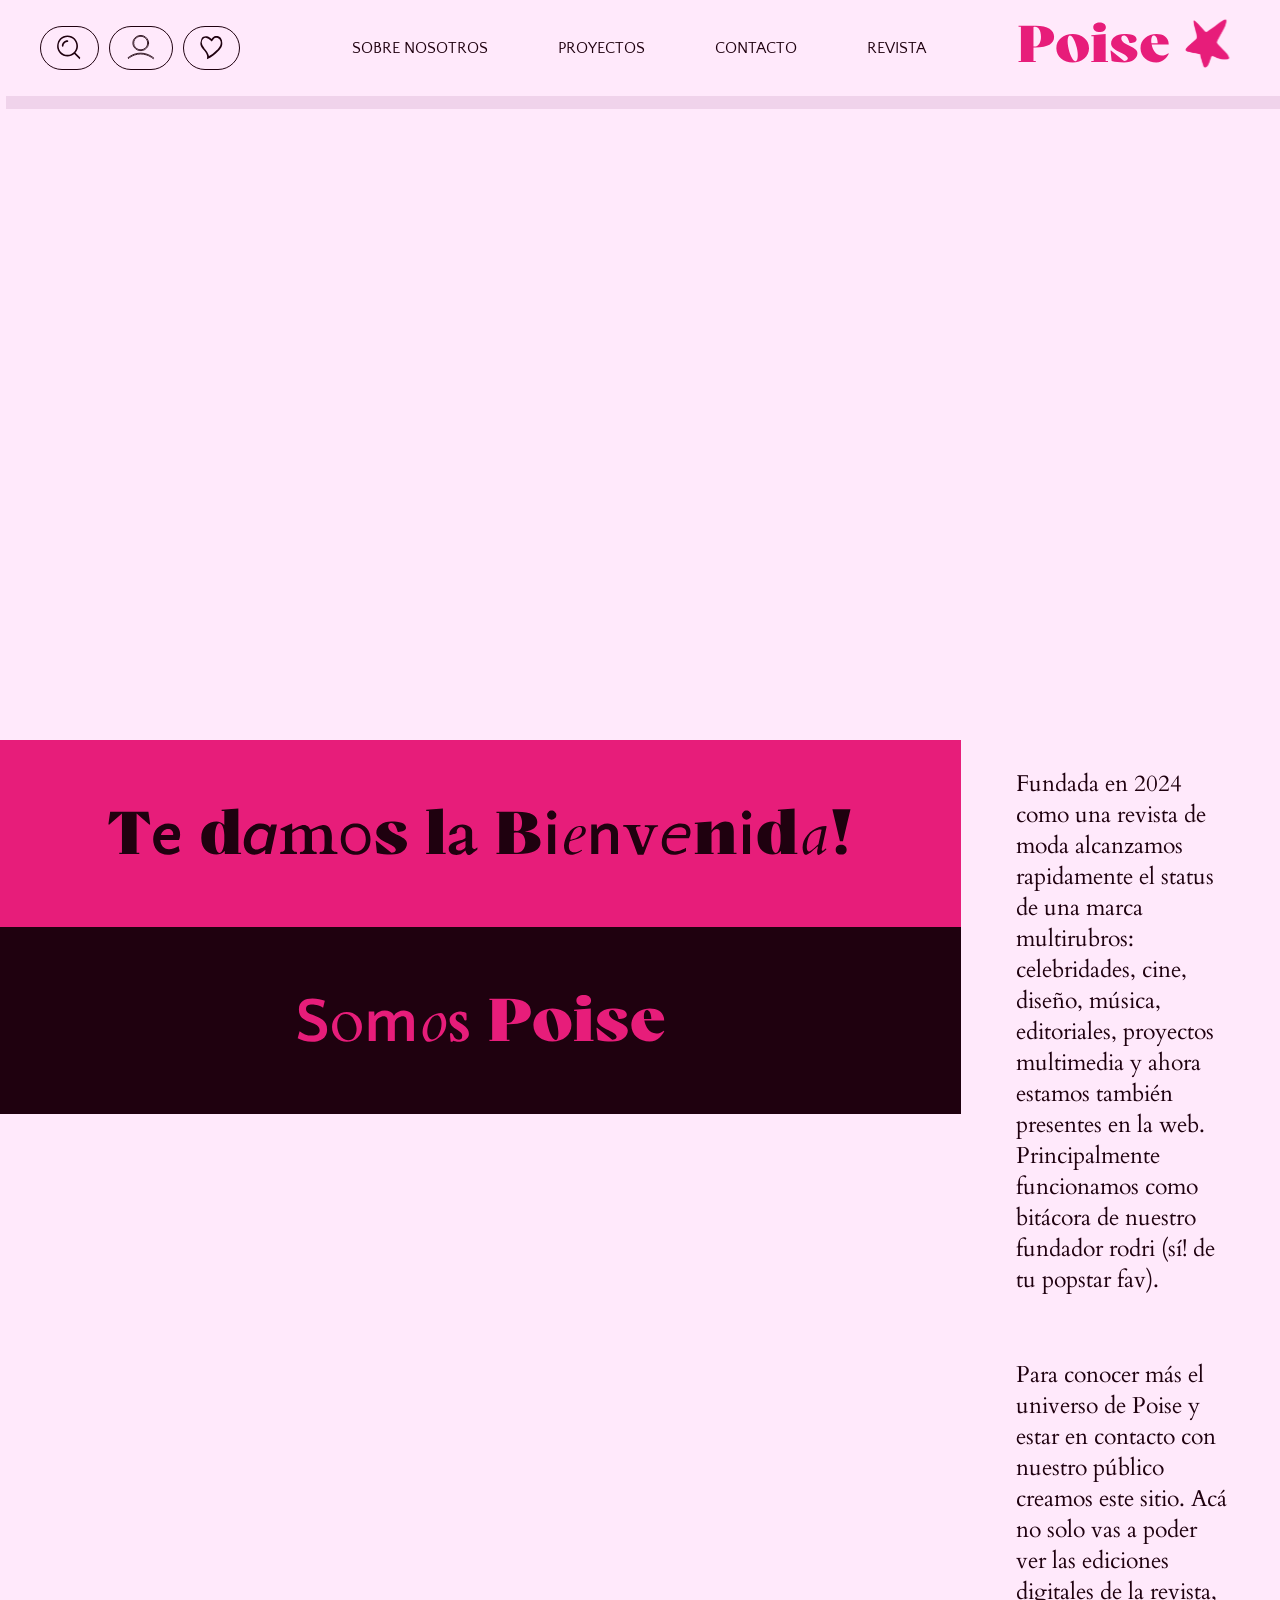
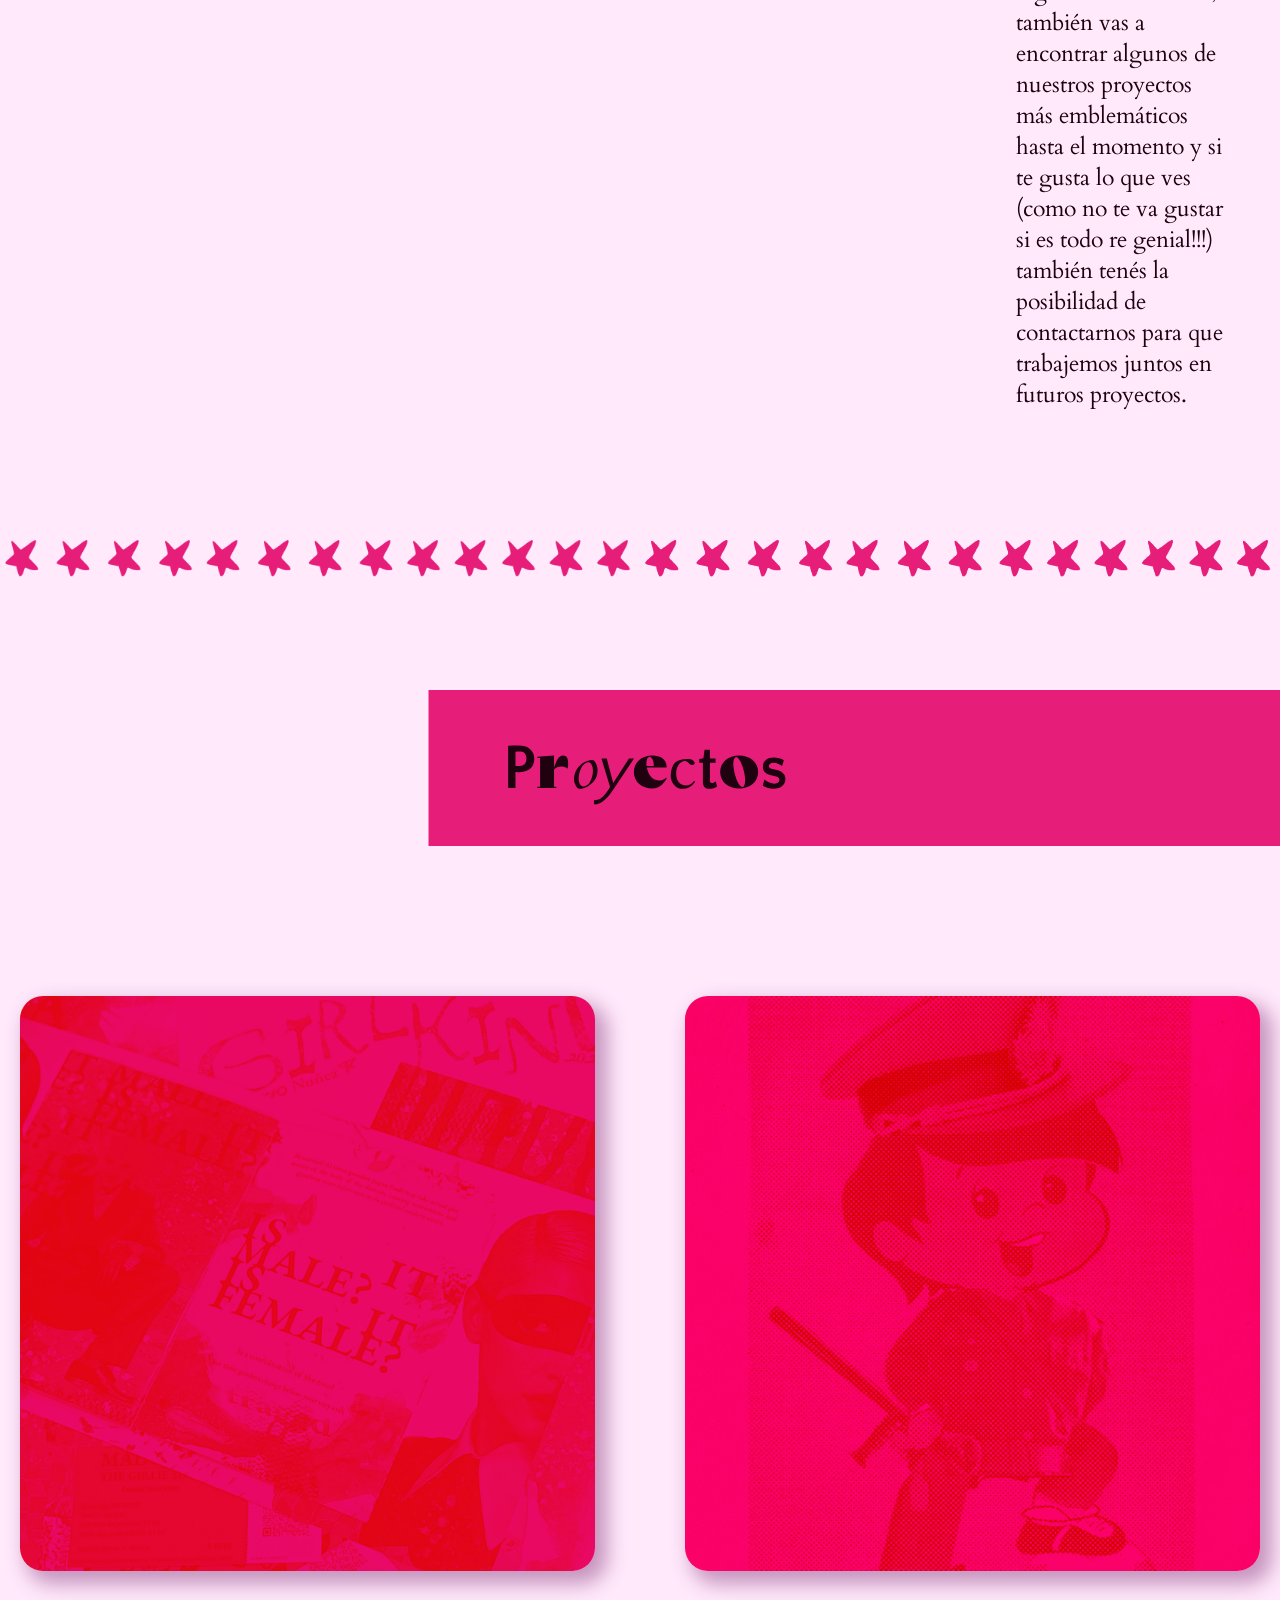
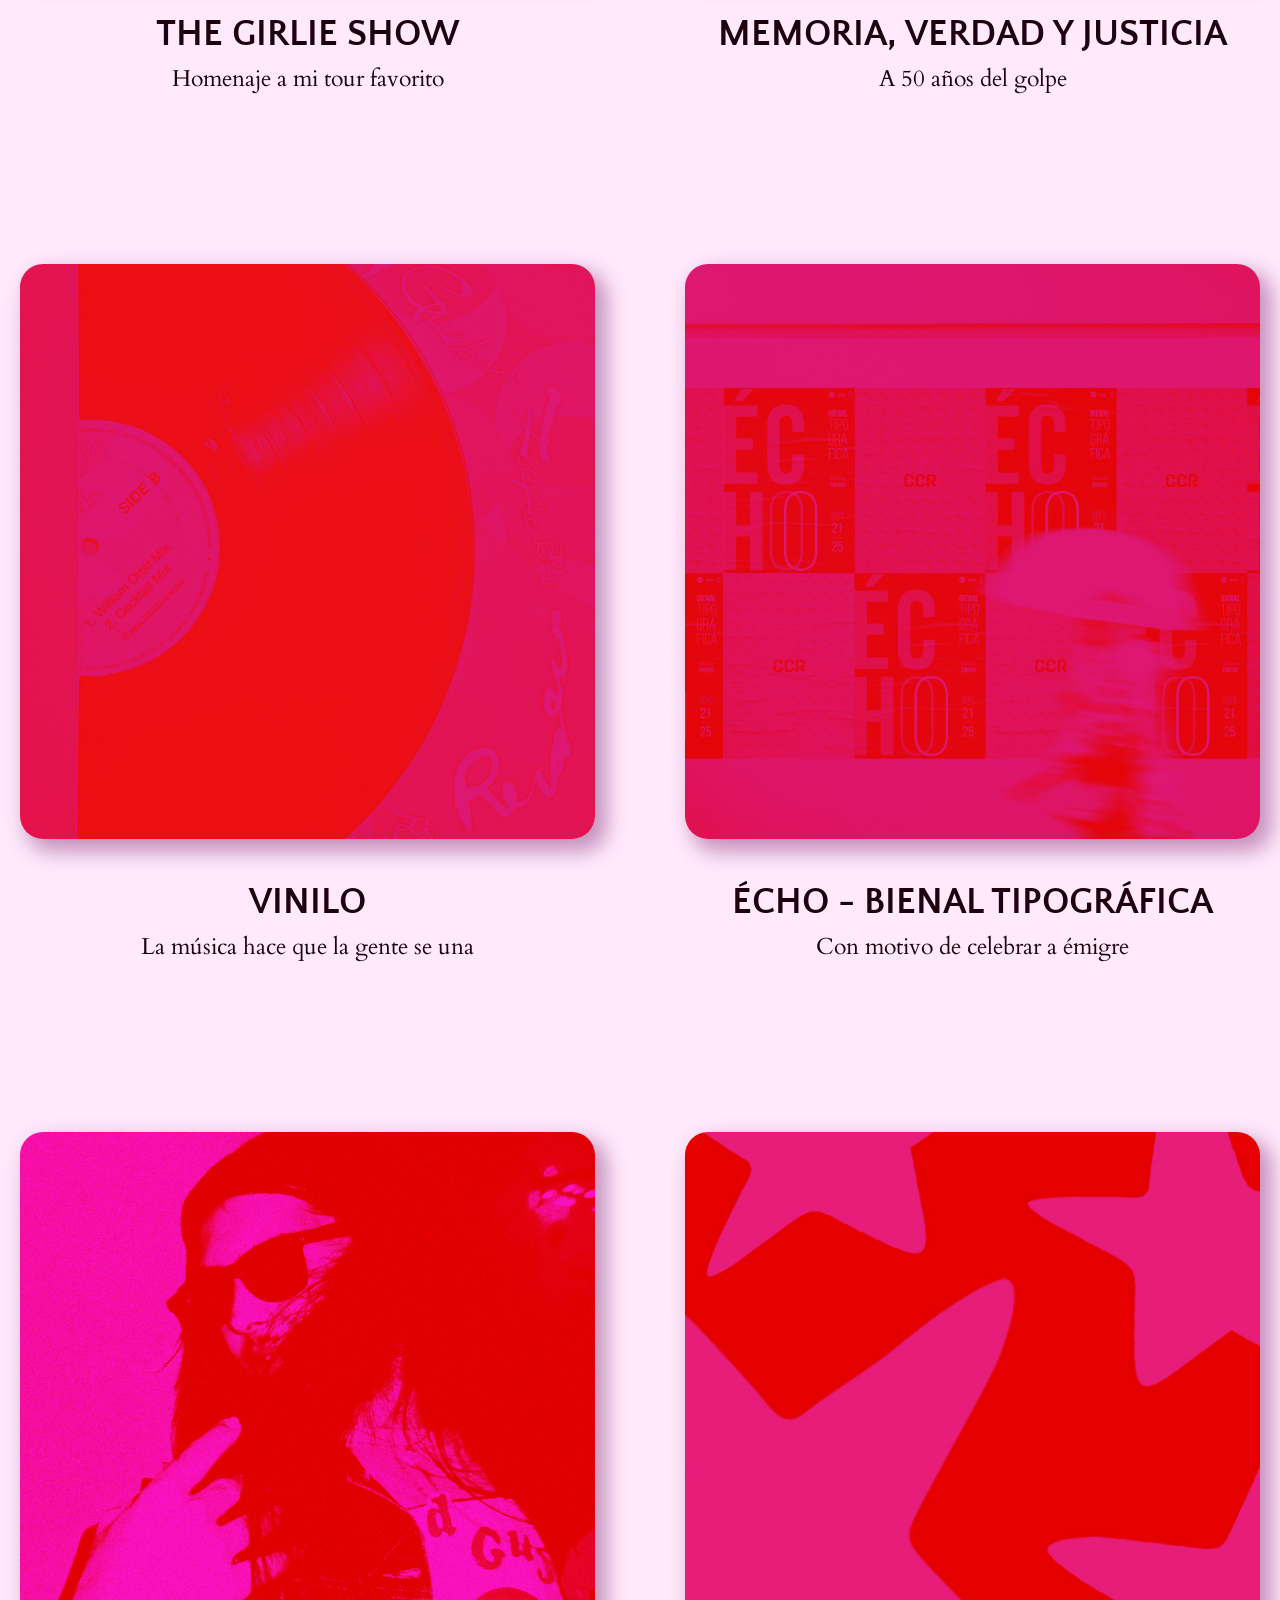
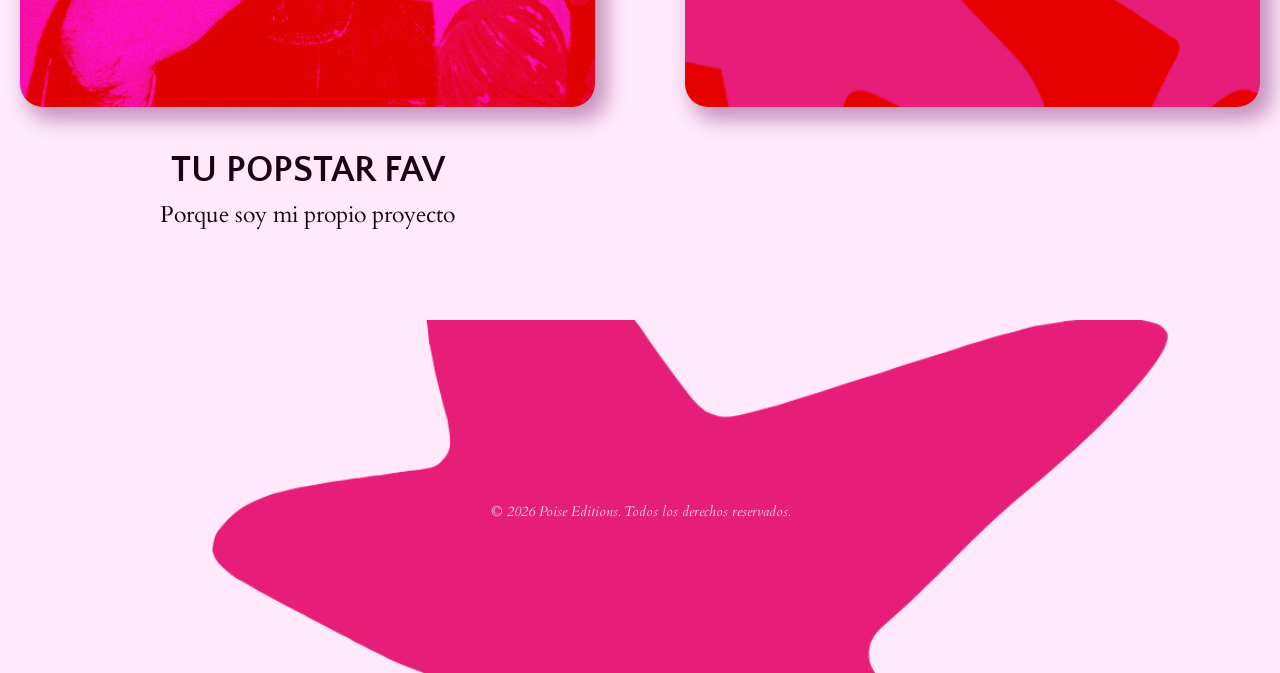
==== index.html @ 4eb8b42f "miercoles-parte-2" ====
<!DOCTYPE html>
<html>

<head>
    <meta charset="UTF-8">
    <title>POISE | ONLINE MAGAZINE</title>
    <link rel="stylesheet" href="styles-tp1-nunez-rodrigo.css">
    <link rel="icon" type="ico" href="img/favicon.ico">
    <style>
        @import url('https://fonts.googleapis.com/css2?family=Cardo:ital,wght@0,400;0,700;1,400&family=Quattrocento+Sans:ital,wght@0,400;0,700;1,400;1,700&display=swap');
    </style>
</head>

<body>
    <header class="header">
        <nav class="nav">
            <div class="nav-izquierda">
                <img src="img/iconlupita.svg" class="header-box" alt="icono de lupa para buscar">
                <img src="img/iconuser.svg" class="header-box" alt="icono de usuario para ir al perfil">
                <img src="img/iconocorazon.svg" class="header-box" alt="icono para ir a tus favoritos">
            </div>
            <div class="nav-centro">
                <a href="sobre-nosotros.html">SOBRE NOSOTROS</a>
                <a href="galeria.html">PROYECTOS</a>
                <a href="contacto.html">CONTACTO</a>
                <a href="index.html">REVISTA</a>
            </div>
            <div class="nav-derecha">
                <a href="index.html" class="logo">
                    <img src="img/poiselogo.svg" alt="logo de poise">
                </a>
            </div>
        </nav>
    </header>

    <main>
        <div class="hero">
            <video autoplay loop muted load src="img/poise-index-rodri.mp4" alt="video poise de madonna y princesas"
                width="100%" height="100%"></video>
        </div>

        <div class="seccion-bienvenida">
            <div class="bienvenida">
                <img src="img/bienvenidatexto.svg" alt="Bienvenidos a poise" width="961" height="187">
                <img src="img/poisebienvenidatexto.svg" alt="Bienvenidos a poise" width="961" height="187">
            </div>

            <div class="parrafos-intro">
                <p>Fundada en 2024 como una revista de moda alcanzamos rapidamente el
                    status de una marca multirubros:
                    celebridades, cine, diseño, música, editoriales, proyectos multimedia y ahora estamos también
                    presentes en la web. Principalmente funcionamos como bitácora de nuestro
                    fundador rodri (sí! de tu popstar fav).</p>

                <p>Para conocer más el universo de Poise y estar en contacto con nuestro público creamos este sitio.
                    Acá no solo vas a poder ver las ediciones digitales de la revista, también vas a encontrar algunos
                    de nuestros proyectos más emblemáticos hasta el momento y si te gusta lo que ves (como no te va
                    gustar si es todo re genial!!!) también tenés la posibilidad de contactarnos para que trabajemos
                    juntos en futuros proyectos.
                </p>
            </div>
        </div>


        <div class="estrellita-container">
            <div class="estrellita-track">
                <div class="estrellita-group">
                    <img src="img/estrellitas-guarda-movediza.png" alt="Guarda de estrellitas" class="estrellita-item">
                    <img src="img/estrellitas-guarda-movediza.png" alt="Guarda de estrellitas" class="estrellita-item">
                </div>

                <div class="estrellita-group">
                    <img src="img/estrellitas-guarda-movediza.png" alt="Guarda de estrellitas" class="estrellita-item">
                    <img src="img/estrellitas-guarda-movediza.png" alt="Guarda de estrellitas" class="estrellita-item">
                </div>
            </div>
        </div>

        <div class="proyectos-index-tarjeton">
            <img src="img/proyectosindex.svg" alt="titulo que marca los proyectos" width="852" height="156">
        </div>

        <div class="galeria-index">
            <article class="madonna-index">
                <div class="contenedor-hover-index">
                    <img src="img/madonna-tp-cover-selec.jpg" alt="tp the girlie show efecto confessions ii" width="600"
                        height="600">
                    <img src="img/madonna-tp-cover.jpg" alt="madonna hover index" width="600" height="600"
                        class="hover-index">
                </div>
                <div class="titulo-sub-galeria-index">
                    <h2 class="titulo-proyecto-index">THE GIRLIE SHOW</h2>
                    <p class="descripcion-index">Homenaje a mi tour favorito</p>
                </div>
            </article>

            <article class="memoria-index">
                <div class="contenedor-hover-index">
                    <img src="img/memoria-tp-cover_selec.jpg" alt="gauchito milico mundial 78 efecto confessions ii"
                        width="600" height="600">
                    <img src="img/memoria-tp-cover.jpg" alt="gauchito hover index" width="600" height="600"
                        class="hover-index">
                </div>
                <div class="titulo-sub-galeria-index">
                    <h2 class="titulo-proyecto-index">MEMORIA, VERDAD Y JUSTICIA</h2>
                    <p class="descripcion-index">A 50 años del golpe</p>
                </div>
            </article>

            <article class="vinilo-index">
                <div class="contenedor-hover-index">
                    <img src="img/vinilo-tp-cover-selec.jpg"
                        alt="vinilo de revancha por guilherme zapata efecto confessions ii" width="600" height="600">
                    <img src="img/vinilo-tp-cover.jpg" alt="vinilo hover index" width="600" height="600"
                        class="hover-index">
                </div>
                <div class="titulo-sub-galeria-index">
                    <h2 class="titulo-proyecto-index">VINILO</h2>
                    <p class="descripcion-index">La música hace que la gente se una</p>
                </div>
            </article>

            <article class="echo-index">
                <div class="contenedor-hover-index">
                    <img src="img/echo-tp-cover-selec.jpg" alt="écho bienal tipográfica efecto confessions ii"
                        width="600" height="600">
                    <img src="img/echo-tp-cover.jpg" alt="écho hover index" width="600" height="600"
                        class="hover-index">
                </div>
                <div class="titulo-sub-galeria-index">
                    <h2 class="titulo-proyecto-index">ÉCHO - BIENAL TIPOGRÁFICA</h2>
                    <p class="descripcion-index">Con motivo de celebrar a émigre</p>
                </div>
            </article>

            <article class="popstar-index">
                <div class="contenedor-hover-index">
                    <img src="img/cover-index-select.jpg" alt="yo con efecto confessions ii" width="600" height="600">
                    <img src="img/cover-index.jpg" alt="yo hover index" width="600" height="600" class="hover-index">
                </div>
                <div class="titulo-sub-galeria-index">
                    <h2 class="titulo-proyecto-index">TU POPSTAR FAV</h2>
                    <p class="descripcion-index">Porque soy mi propio proyecto</p>
                </div>
            </article>

            <article class="ver-mas-index">
                <a href="galeria.html">
                    <div class="contenedor-hover-index">
                        <img src="img/ver-mas-cover.jpg" alt="ver más efecto confessions ii" width="600" height="600">
                        <img src="img/ver-mas-seleccion.jpg" alt="ver más hover index" width="600" height="600"
                            class="hover-index">
                    </div>
                </a>
            </article>
        </div>



    </main>

    <footer>
        <div class="footer-poise">
            <p>© 2026 Poise Editions. Todos los derechos reservados.</p>
        </div>
    </footer>
</body>

</html>
---- styles-tp1-nunez-rodrigo.css ----
/*CSS DOCUMENT*/
@charset "UTF-8";

/*Antes de empezar acalro que despúes de la primera correción (esa que fue en persona en la facu) 
trabajo todo con el inspector de google en 1920x1080 porque mi pantalla es muy chiquita. 
Las cosas se ven bien así, pero cuando las ajusto en mi pantalla si se juntan un poquito y no quedan óptimas.*/

@font-face {
    .cardo-regular {
        font-family: "Cardo", serif;
        font-weight: 400;
        font-style: normal;
    }

    .cardo-bold {
        font-family: "Cardo", serif;
        font-weight: 700;
        font-style: normal;
    }

    .cardo-regular-italic {
        font-family: "Cardo", serif;
        font-weight: 400;
        font-style: italic;
    }

}

@font-face {
    font-family: "bovino";
    src: url(fonts-nunez-rodrigo-tp1/bovino-trialblack.otf) format(truetype);
    font-weight: normal;
    font-size: normal;
}

@font-face {
    .quattrocento-sans-regular {
        font-family: "Quattrocento Sans", sans-serif;
        font-weight: 400;
        font-style: normal;
    }

    .quattrocento-sans-bold {
        font-family: "Quattrocento Sans", sans-serif;
        font-weight: 700;
        font-style: normal;
    }

    .quattrocento-sans-regular-italic {
        font-family: "Quattrocento Sans", sans-serif;
        font-weight: 400;
        font-style: italic;
    }

    .quattrocento-sans-bold-italic {
        font-family: "Quattrocento Sans", sans-serif;
        font-weight: 700;
        font-style: italic;
    }

}

p {
    font-family: "cardo", serif;
    font-weight: 400;
    font-style: normal;
    font-size: 1.43rem;
    color: #1F010F;
}

h2 {
    font-family: "Quattrocento Sans", sans-serif;
    font-weight: 700;
    font-style: normal;
    font-size: 2.3rem;
    color: #1F010F;
}

body {
    background-color: #FFE9FB;
    margin: 0;
    padding: 0;
    width: 100%;
    overflow-x: hidden;
    box-sizing: border-box;

}

/* HEADER Y NAV */
header {
    box-shadow: 6px 13px 0px #F0D3EB;

    .nav {
        font-family: "Quattrocento Sans", sans-serif;
        font-weight: 400;
        font-style: normal;
        font-size: 1rem;
        width: 100%;
        box-sizing: border-box;
        padding: 15px 40px;
        display: flex;
        justify-content: space-between;
        align-items: center;
        width: 100%;
        box-sizing: border-box;
        padding: 15px 40px;
        display: flex;
        justify-content: space-between;
        align-items: center;
    }

    .nav-izquierda {
        flex: 1;
        display: flex;
        gap: 10px;
        justify-content: flex-start;

        .header-box {
            display: flex;
            align-items: center;
            justify-content: center;
            border: 1px solid #1F010F;
            border-radius: 50px;
            padding: 8px 16px;
            background-color: transparent;
            transition: all 0.3s ease;
        }

        .header-box:hover {
            background-color: #E71D7A;
            transform: scale(1.05);
        }
    }

    .header-box {
        color: #E71D7A;
    }

    .nav-centro {
        flex: 2;
        display: flex;
        justify-content: center;
        gap: 70px;
    }

    .nav-centro a {
        color: #1F010F;
        text-decoration: none;
    }

    .nav-centro a:hover {
        color: #E71D7A;
        transform: scale(1.05);
    }

    .nav-derecha {
        flex: 1;
        display: flex;
        justify-content: flex-end;
        gap: 20px;
    }
}

.seccion-bienvenida {
    display: flex;
    justify-content: flex-start;
    gap: 5px;
    box-sizing: border-box;
    padding-bottom: 70px;
}

/*TARJETAS DE BIENVENIDA*/
.bienvenida {
    display: flex;
    flex-direction: column;
    justify-content: flex-start;
}

.parrafos-intro {
    flex: 1;
    display: flex;
    flex-wrap: wrap;
    gap: 18px;
    margin: 5px;
    margin-left: 50px;
    margin-right: 50px;
}

.parrafos-intro p {
    display: flex;
    flex-direction: column;
    flex-wrap: nowrap;
}


/* ESTRELLITA GUARDA MOVEDIZA */

.estrellita-container {
    padding-top: 20px;
    padding-bottom: 20px;
    width: 100%;
    overflow: hidden;
    display: flex;
    background: transparent;
}

.estrellita-track {
    display: flex;
    width: 200%;
    animation: scrollEstrellita 15s linear infinite;
}

.estrellita-group {
    width: 50%;
    display: flex;
}

.estrellita-item {
    width: 100%;
    height: auto;
    display: block;
    object-fit: cover;
}

@keyframes scrollEstrellita {
    0% {
        transform: translateX(0);
    }

    100% {
        transform: translateX(-50%);
    }
}


/* GALERÍA-INDEX */

.proyectos-index-tarjeton {
    display: flex;
    flex-direction: row;
    justify-content: right;
    padding-top: 90px;
    padding-bottom: 70px;
}

.galeria-index {
    display: grid;
    grid-template-columns: repeat(2, 1fr);
    gap: 90px;
    justify-content: center;
    width: 100%;
    max-width: 1300px;
    margin: 0 auto;
    box-sizing: border-box;
    padding: 0 20px;
}

.galeria-index article {
    width: 100%;
    box-sizing: border-box;
}

.galeria-index .contenedor-hover-index {
    position: relative;
    width: 100%;
    aspect-ratio: 1 / 1;
    border-radius: 23px;
    box-shadow: 9px 10px 20px 3px #c593bd;
    margin-top: 80px;
    margin-bottom: 35px;
    overflow: hidden;
}

.galeria-index .contenedor-hover-index img {
    width: 100%;
    height: 100%;
    object-fit: cover;
    display: block;
    margin: 0;
    border-radius: 0;
    box-shadow: none;
    transition: opacity 0.4s ease;
}

.galeria-index .contenedor-hover-index img.hover-index {
    position: absolute;
    top: 0;
    left: 0;
    width: 100%;
    height: 100%;
    object-fit: cover;
    opacity: 0;
    transition: opacity 0.4s ease;
}

.galeria-index .contenedor-hover-index:hover img.hover-index {
    opacity: 1;
}

.titulo-sub-galeria-index {
    display: flex;
    flex-direction: column;
    flex-wrap: wrap;
    align-content: center;
    justify-content: space-around;
    align-items: center;
    text-align: center;
    padding-top: auto;
}

.titulo-sub-galeria-index h2,
.titulo-sub-galeria-index p {
    margin: 0;
    margin-top: 8px;
}

footer {
    background-image: url(img/footer-poise.png);
    background-size: cover;
    background-repeat: no-repeat;
    background-position: center;
    min-height: 323px;
    padding-top: 30px;
    margin-top: 90px;
    display: flex;
    flex-direction: column;
    flex-wrap: wrap;
    align-items: center;
    align-content: center;
    justify-content: center;
}

.footer-poise p {
    font-family: "cardo", serif;
    color: #F0D3EB;
    font-weight: 400;
    font-size: 0.9rem;
    font-style: italic;
    text-align: center;
    align-self: baseline;
    margin-left: 0;
}
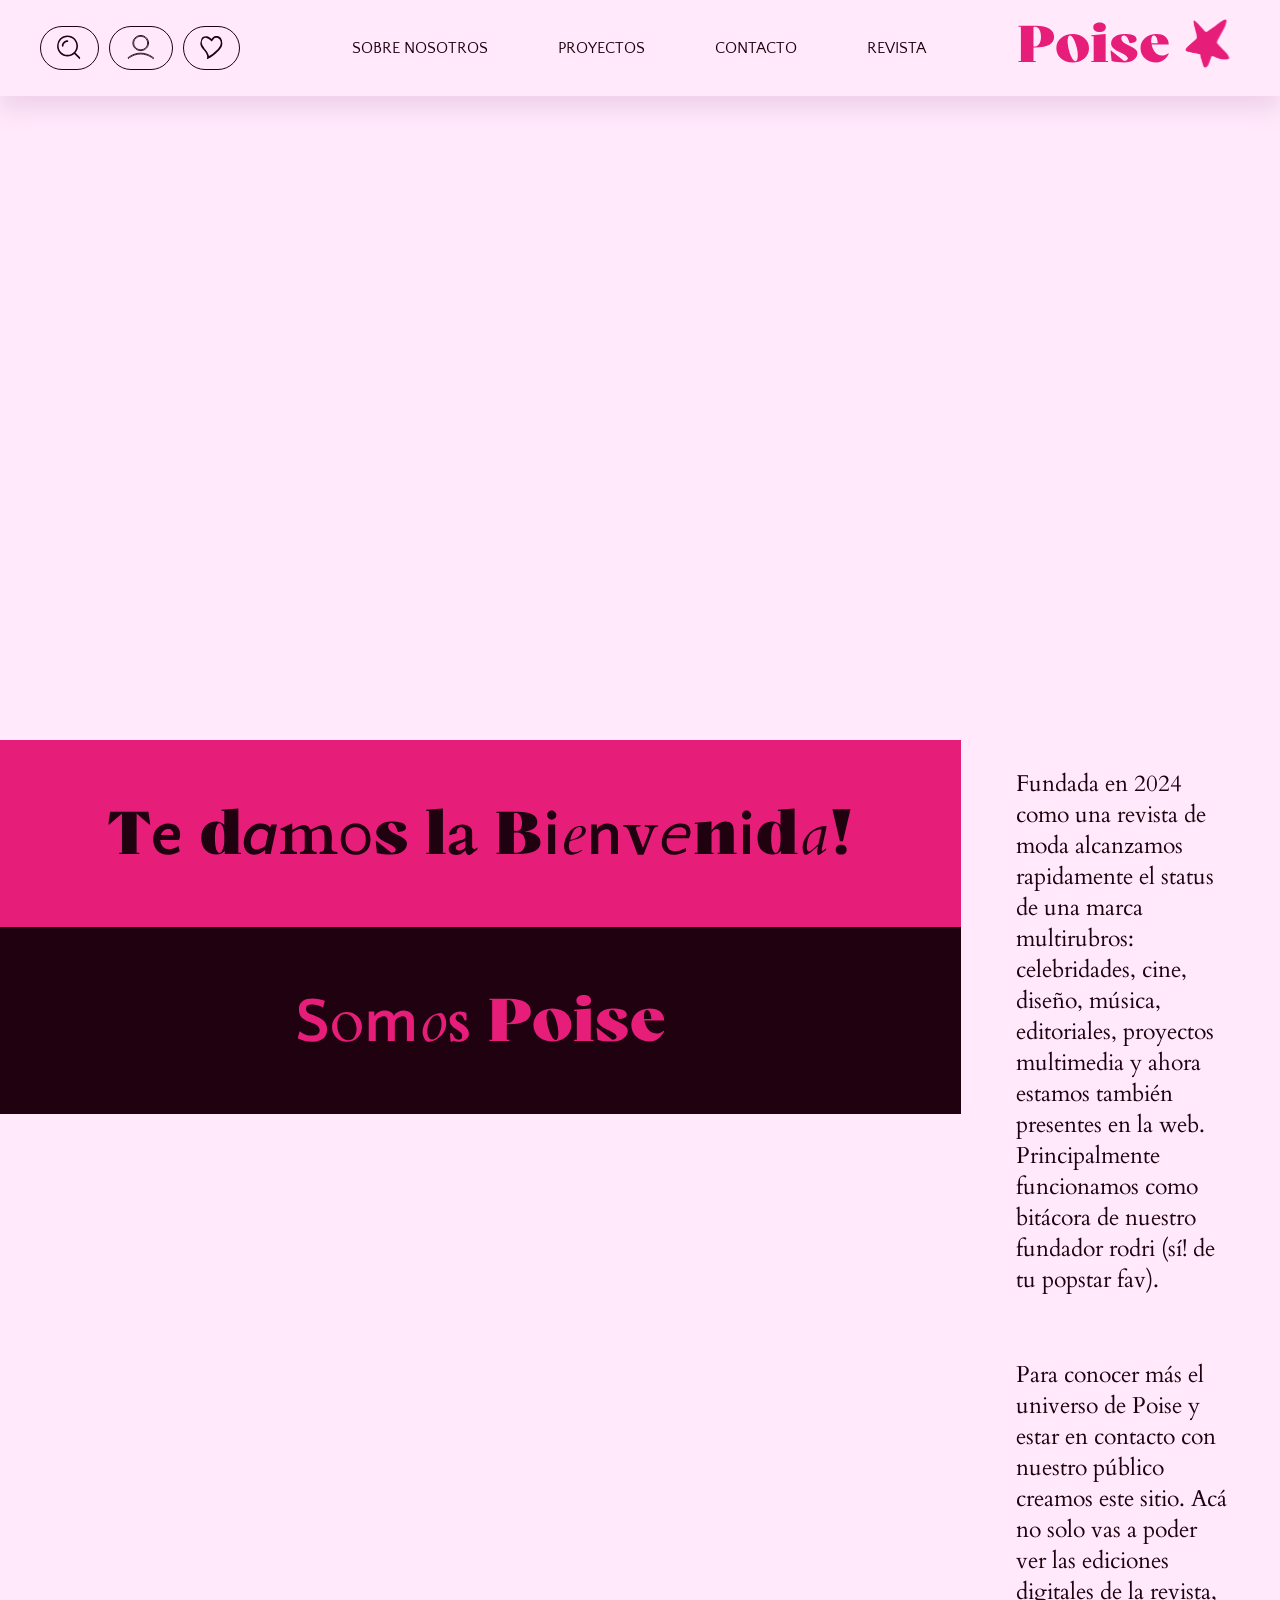
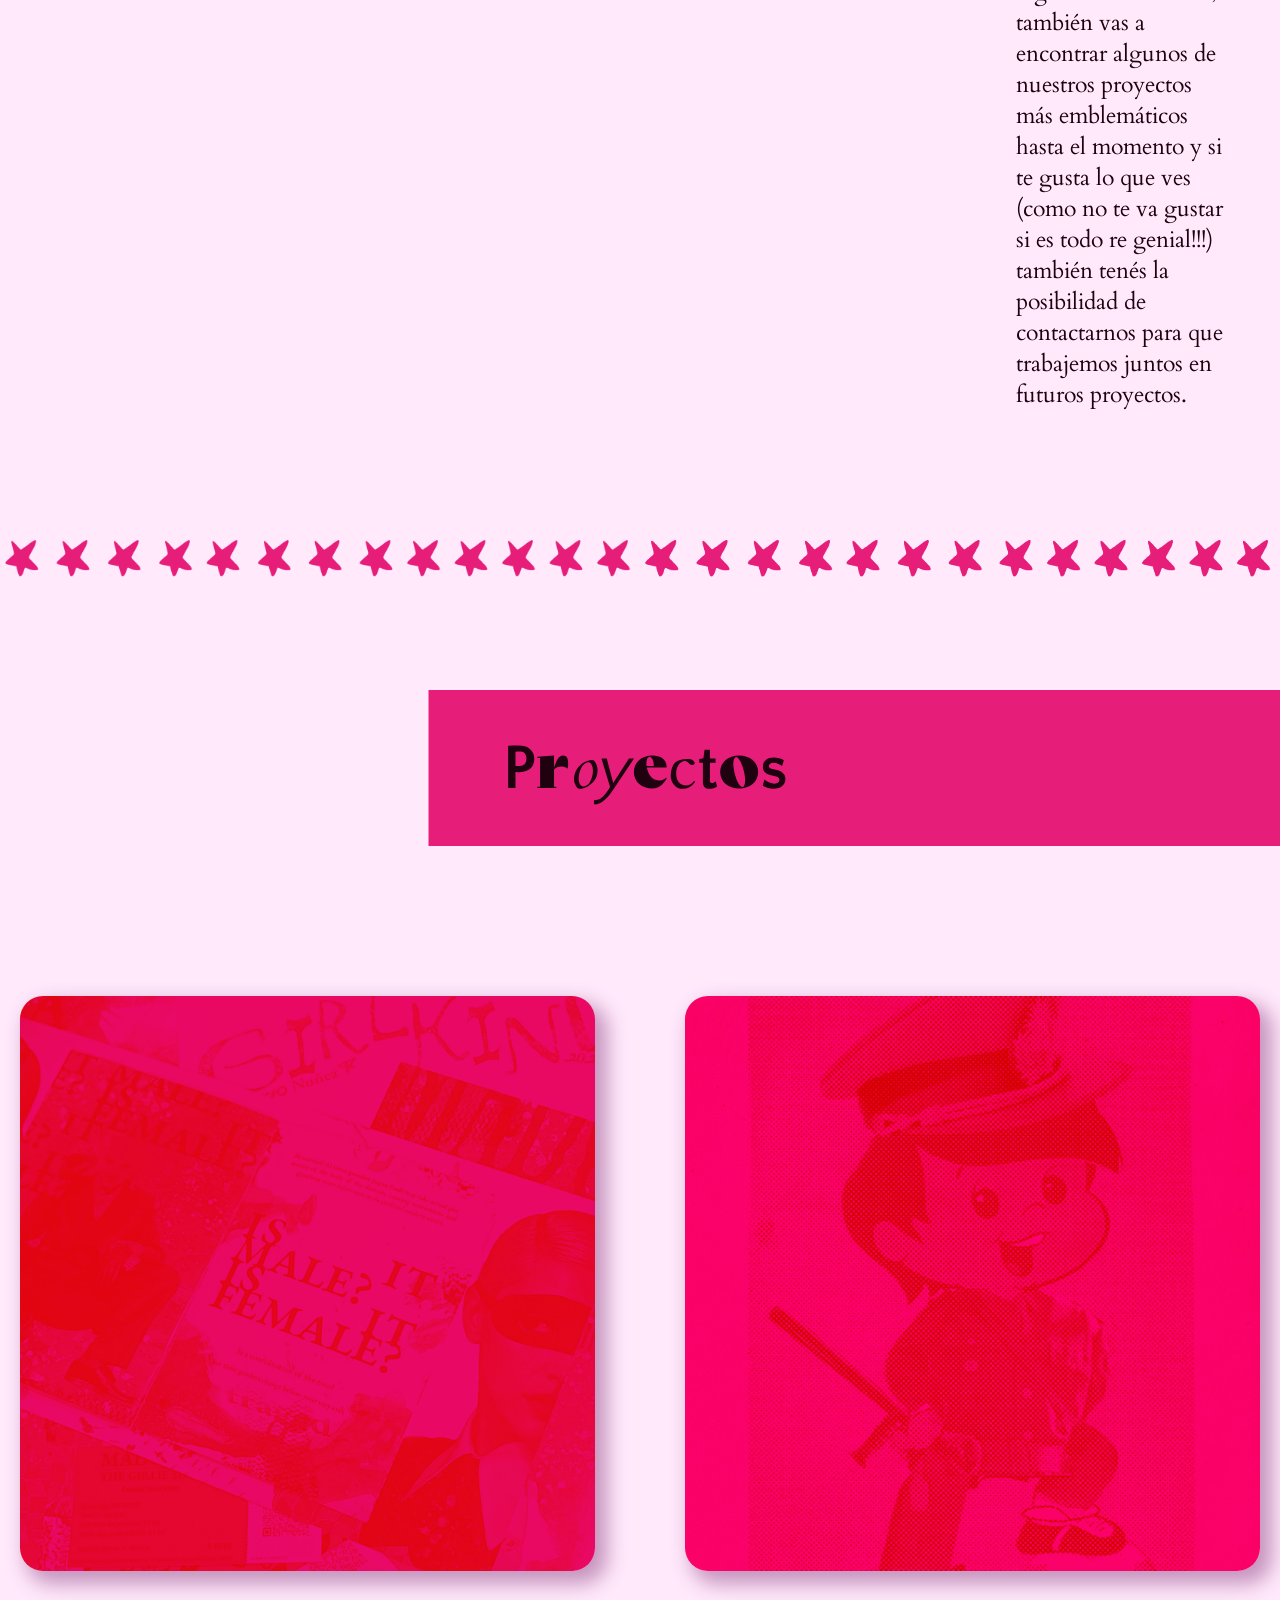
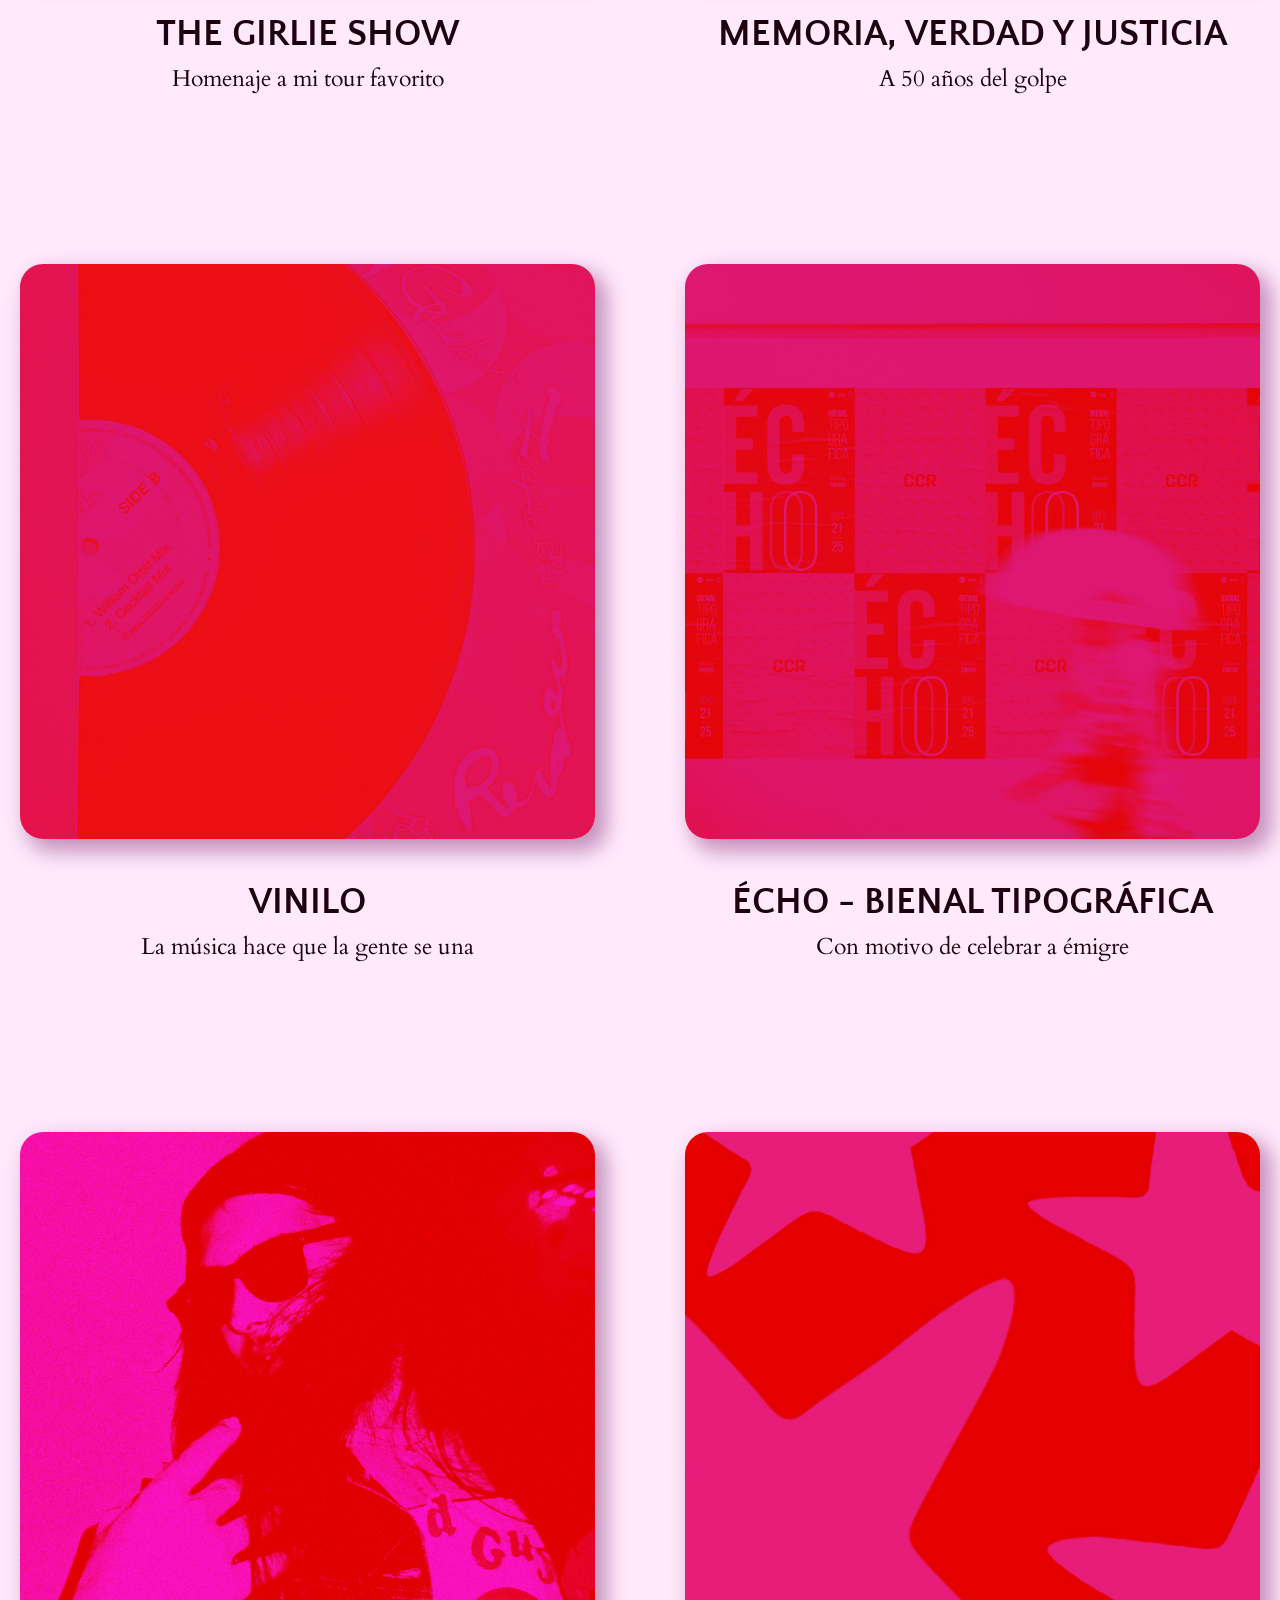
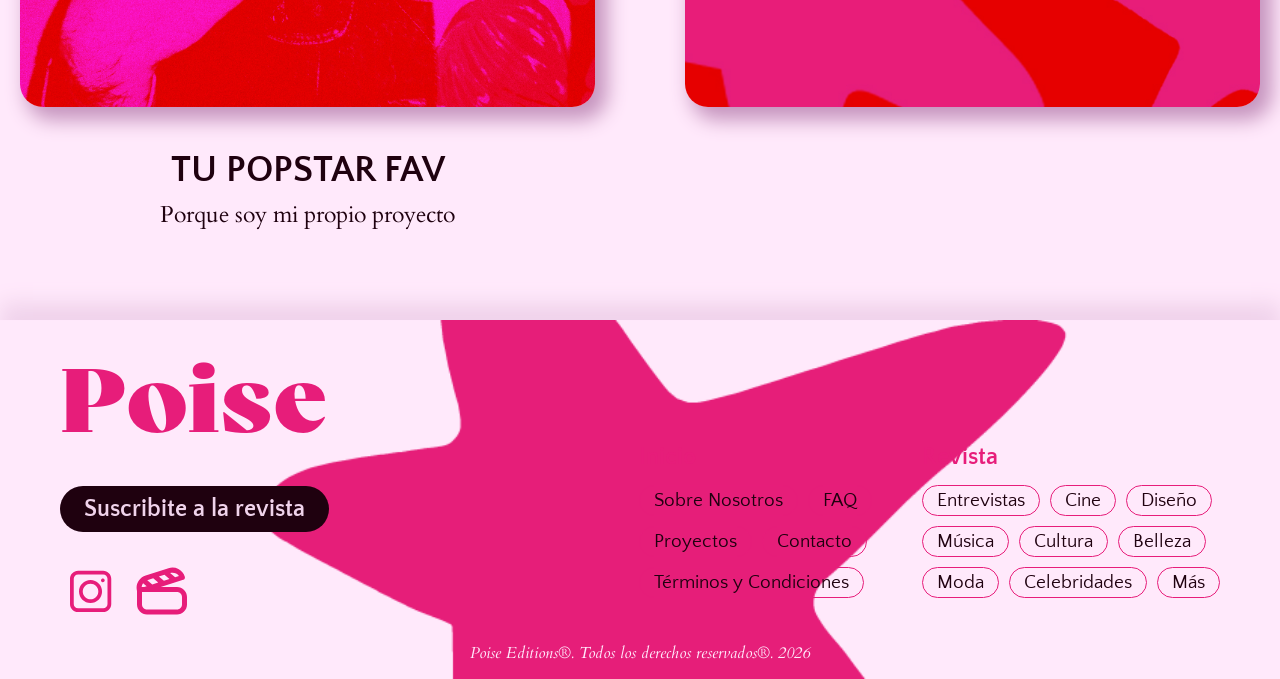
==== commit 26d27ef6: "miercoles-parte-03" ====
--- a/index.html
+++ b/index.html
@@ -45,12 +45,14 @@
                 <img src="img/poisebienvenidatexto.svg" alt="Bienvenidos a poise" width="961" height="187">
             </div>
 
+            <!--Por algún motivo que no entiendo no me deja ponerle italica ni bold a las palabras porque se separa en una especie
+            de párrafo. Intenté hacerlo con las etiquetas de SPAN y de CLASS, pero no me deja, entonces fui con la siempre comfiable
+             STRONG, pero me pasa lo mismo-->
             <div class="parrafos-intro">
                 <p>Fundada en 2024 como una revista de moda alcanzamos rapidamente el
-                    status de una marca multirubros:
-                    celebridades, cine, diseño, música, editoriales, proyectos multimedia y ahora estamos también
-                    presentes en la web. Principalmente funcionamos como bitácora de nuestro
-                    fundador rodri (sí! de tu popstar fav).</p>
+                    status de una marca multirubros: celebridades, cine, diseño, música, editoriales, proyectos
+                    multimedia y ahora estamos también presentes en la web. Principalmente funcionamos como bitácora de
+                    nuestro fundador rodri (sí! de tu popstar fav).</p>
 
                 <p>Para conocer más el universo de Poise y estar en contacto con nuestro público creamos este sitio.
                     Acá no solo vas a poder ver las ediciones digitales de la revista, también vas a encontrar algunos
@@ -61,7 +63,7 @@
             </div>
         </div>
 
-
+        <!--GUARDA ESTRELLITAS-->
         <div class="estrellita-container">
             <div class="estrellita-track">
                 <div class="estrellita-group">
@@ -75,6 +77,7 @@
                 </div>
             </div>
         </div>
+
 
         <div class="proyectos-index-tarjeton">
             <img src="img/proyectosindex.svg" alt="titulo que marca los proyectos" width="852" height="156">
@@ -154,15 +157,97 @@
                 </a>
             </article>
         </div>
-
-
-
     </main>
 
+    <!--SUPER FOOTER-->
     <footer>
         <div class="footer-poise">
-            <p>© 2026 Poise Editions. Todos los derechos reservados.</p>
-        </div>
+            <section class="izquierda-footer">
+                <a href="index.html">
+                    <h3>Poise</h3>
+                </a>
+                <a href="#" class="sus-footer">
+                    <span class="sus-hover"></span>
+                    <h4>Suscribite a la revista</h4>
+                </a>
+                <div class="redes-footer">
+                    <a href="https://www.instagram.com/fleursjaunes_?utm_source=ig_web_button_share_sheet&srtk=ZDNlZDc0MzIxNw=="
+                        target="_blank">
+                        <img src="img/instagramicono.svg" alt="link a instagram">
+                    </a>
+                    <a href="https://letterboxd.com/rodriratesitall/" target="_blank">
+                        <img src="img/letterboxicon.svg" alt="link a letterboxd">
+                    </a>
+                </div>
+            </section>
+            <section class="derecha-footer">
+                <div class="columna-footer">
+                    <h4>Inicio</h4>
+                    <div class="grupo-pastis">
+                        <div class="fila-pastis">
+                            <a href="sobre-nosotros.html" class="pasti-hover">
+                                <h5>Sobre Nosotros</h5>
+                            </a>
+                            <a href="#" class="pasti-hover">
+                                <h5>FAQ</h5>
+                            </a>
+                        </div>
+                        <div class="fila-pastis">
+                            <a href="galeria.html" class="pasti-hover">
+                                <h5>Proyectos</h5>
+                            </a>
+                            <a href="contacto.html" class="pasti-hover">
+                                <h5>Contacto</h5>
+                            </a>
+                        </div>
+                        <div class="fila-pastis">
+                            <a href="#" class="pasti-hover">
+                                <h5>Términos y Condiciones</h5>
+                            </a>
+                        </div>
+                    </div>
+                </div>
+                <div class="columna-footer">
+                    <h4>Revista</h4>
+                    <div class="grupo-pastis">
+                        <div class="fila-pastis">
+                            <a href="#" class="pasti-hover">
+                                <h5>Entrevistas</h5>
+                            </a>
+                            <a href="#" class="pasti-hover">
+                                <h5>Cine</h5>
+                            </a>
+                            <a href="#" class="pasti-hover">
+                                <h5>Diseño</h5>
+                            </a>
+                        </div>
+                        <div class="fila-pastis">
+                            <a href="#" class="pasti-hover">
+                                <h5>Música</h5>
+                            </a>
+                            <a href="#" class="pasti-hover">
+                                <h5>Cultura</h5>
+                            </a>
+                            <a href="#" class="pasti-hover">
+                                <h5>Belleza</h5>
+                            </a>
+                        </div>
+                        <div class="fila-pastis">
+                            <a href="#" class="pasti-hover">
+                                <h5>Moda</h5>
+                            </a>
+                            <a href="#" class="pasti-hover">
+                                <h5>Celebridades</h5>
+                            </a>
+                            <a href="#" class="pasti-hover">
+                                <h5>Más</h5>
+                            </a>
+                        </div>
+                    </div>
+                </div>
+            </section>
+        </div>
+        <p class="copyright-footer">Poise Editions®. Todos los derechos reservados®. 2026</p>
     </footer>
 </body>
 
--- a/styles-tp1-nunez-rodrigo.css
+++ b/styles-tp1-nunez-rodrigo.css
@@ -4,6 +4,11 @@
 /*Antes de empezar acalro que despúes de la primera correción (esa que fue en persona en la facu) 
 trabajo todo con el inspector de google en 1920x1080 porque mi pantalla es muy chiquita. 
 Las cosas se ven bien así, pero cuando las ajusto en mi pantalla si se juntan un poquito y no quedan óptimas.*/
+
+/* colores poise:
+fucsia: #E71D7A
+supernova: #1F010F
+crema-de-frutilla: #FFE9FB */
 
 @font-face {
     .cardo-regular {
@@ -76,6 +81,28 @@
     color: #1F010F;
 }
 
+h3 {
+    font-family: "bovino";
+    font-weight: normal;
+    font-size: 6rem;
+    color: #E71D7A;
+}
+
+h4 {
+    font-family: "Quattrocento Sans", sans-serif;
+    font-weight: 700;
+    font-style: normal;
+    font-size: 1.5rem;
+}
+
+h5 {
+    font-family: "Quattrocento Sans", sans-serif;
+    font-weight: 400;
+    font-style: normal;
+    font-size: 1.2rem;
+    color: #1F010F;
+}
+
 body {
     background-color: #FFE9FB;
     margin: 0;
@@ -88,77 +115,73 @@
 
 /* HEADER Y NAV */
 header {
-    box-shadow: 6px 13px 0px #F0D3EB;
-
-    .nav {
-        font-family: "Quattrocento Sans", sans-serif;
-        font-weight: 400;
-        font-style: normal;
-        font-size: 1rem;
-        width: 100%;
-        box-sizing: border-box;
-        padding: 15px 40px;
+    box-shadow: 0px 14px 20px #F0D3EB;
+}
+
+.nav {
+    font-family: "Quattrocento Sans", sans-serif;
+    font-weight: 400;
+    font-style: normal;
+    font-size: 1rem;
+    width: 100%;
+    box-sizing: border-box;
+    padding: 15px 40px;
+    display: flex;
+    justify-content: space-between;
+    align-items: center;
+    width: 100%;
+    box-sizing: border-box;
+    padding: 15px 40px;
+    display: flex;
+    justify-content: space-between;
+    align-items: center;
+}
+
+.nav-izquierda {
+    flex: 1;
+    display: flex;
+    gap: 10px;
+    justify-content: flex-start;
+
+    .header-box {
         display: flex;
-        justify-content: space-between;
         align-items: center;
-        width: 100%;
-        box-sizing: border-box;
-        padding: 15px 40px;
-        display: flex;
-        justify-content: space-between;
-        align-items: center;
-    }
-
-    .nav-izquierda {
-        flex: 1;
-        display: flex;
-        gap: 10px;
-        justify-content: flex-start;
-
-        .header-box {
-            display: flex;
-            align-items: center;
-            justify-content: center;
-            border: 1px solid #1F010F;
-            border-radius: 50px;
-            padding: 8px 16px;
-            background-color: transparent;
-            transition: all 0.3s ease;
-        }
-
-        .header-box:hover {
-            background-color: #E71D7A;
-            transform: scale(1.05);
-        }
-    }
-
-    .header-box {
-        color: #E71D7A;
-    }
-
-    .nav-centro {
-        flex: 2;
-        display: flex;
         justify-content: center;
-        gap: 70px;
-    }
-
-    .nav-centro a {
-        color: #1F010F;
-        text-decoration: none;
-    }
-
-    .nav-centro a:hover {
-        color: #E71D7A;
+        border: 1px solid #1F010F;
+        border-radius: 50px;
+        padding: 8px 16px;
+        background-color: transparent;
+        transition: all 0.3s ease;
+    }
+
+    .header-box:hover {
+        background-color: #E71D7A;
         transform: scale(1.05);
     }
-
-    .nav-derecha {
-        flex: 1;
-        display: flex;
-        justify-content: flex-end;
-        gap: 20px;
-    }
+}
+
+.nav-centro {
+    flex: 2;
+    display: flex;
+    justify-content: center;
+    gap: 70px;
+}
+
+.nav-centro a {
+    color: #1F010F;
+    text-decoration: none;
+}
+
+.nav-centro a:hover {
+    color: #E71D7A;
+    transform: scale(1.05);
+}
+
+.nav-derecha {
+    flex: 1;
+    display: flex;
+    justify-content: flex-end;
+    gap: 20px;
 }
 
 .seccion-bienvenida {
@@ -194,7 +217,6 @@
 
 
 /* ESTRELLITA GUARDA MOVEDIZA */
-
 .estrellita-container {
     padding-top: 20px;
     padding-bottom: 20px;
@@ -234,7 +256,6 @@
 
 
 /* GALERÍA-INDEX */
-
 .proyectos-index-tarjeton {
     display: flex;
     flex-direction: row;
@@ -314,29 +335,147 @@
     margin-top: 8px;
 }
 
+
+/*FOOTER*/
 footer {
+    box-shadow: 1px -17px 20px #F0D3EB;
     background-image: url(img/footer-poise.png);
     background-size: cover;
     background-repeat: no-repeat;
     background-position: center;
-    min-height: 323px;
-    padding-top: 30px;
     margin-top: 90px;
+    width: 100%;
+}
+
+.footer-poise {
+    display: flex;
+    flex-direction: row;
+    justify-content: space-between;
+    align-items: flex-start;
+    min-height: 280px;
+    padding: 40px 60px 20px 60px;
+    box-sizing: border-box;
+    position: relative;
+}
+
+/*LADO IZQUIERDO FOOTER*/
+.izquierda-footer {
+    display: flex;
+    flex-direction: column;
+    align-items: flex-start;
+    gap: 30px;
+}
+
+.izquierda-footer a {
+    text-decoration: none;
+}
+
+.izquierda-footer h3 {
+    margin: 0;
+    line-height: 1;
+}
+
+.sus-footer {
+    position: relative;
+    display: inline-block;
+    text-decoration: none;
+    padding: 10px 24px;
+}
+
+.sus-footer .sus-hover {
+    position: absolute;
+    inset: 0;
+    background-color: #1F010F;
+    border-radius: 9999px;
+    z-index: 1;
+    transition: background-color 0.3s ease;
+}
+
+.sus-footer h4 {
+    position: relative;
+    z-index: 2;
+    margin: 0;
+    color: #F0D3EB;
+    transition: color 0.3s ease;
+}
+
+.sus-footer:hover .sus-hover {
+    background-color: #E71D7A;
+}
+
+.redes-footer {
+    display: flex;
+    align-items: center;
+    gap: 12px;
+}
+
+.redes-footer img {
+    width: 60px;
+    height: 60px;
+    display: block;
+}
+
+/*LADO DERECHO FOOTER*/
+.derecha-footer {
+    display: flex;
+    padding-top: 60px;
+    gap: 50px;
+    align-self: center;
+    color: #E71D7A;
+}
+
+.columna-footer {
+    display: flex;
+    flex-direction: column;
+    gap: 15px;
+}
+
+.columna-footer>h4 {
+    margin: 0;
+}
+
+.grupo-pastis {
+    display: flex;
+    flex-direction: column;
+    gap: 10px;
+}
+
+.fila-pastis {
+    display: flex;
+    gap: 10px;
+}
+
+.pasti-hover {
+    display: inline-block;
+    text-decoration: none;
+    border: 1px solid #E71D7A;
+    border-radius: 23px;
+    padding: 4px 14px;
+    background-color: transparent;
+    transition: background-color 0.3s ease, color 0.3s ease;
+    white-space: nowrap;
+}
+
+.pasti-hover:hover {
+    background-color: #E71D7A;
+}
+
+.pasti-hover h5 {
+    margin: 0;
+    transition: color 0.3s ease;
+}
+
+.copyright-footer {
     display: flex;
     flex-direction: column;
     flex-wrap: wrap;
     align-items: center;
+    font-family: "cardo", serif;
+    font-size: 1rem;
+    color: #FFE9FB;
+    font-weight: 400;
+    font-style: italic;
+    padding-bottom: 15px;
+    margin: 0;
     align-content: center;
-    justify-content: center;
-}
-
-.footer-poise p {
-    font-family: "cardo", serif;
-    color: #F0D3EB;
-    font-weight: 400;
-    font-size: 0.9rem;
-    font-style: italic;
-    text-align: center;
-    align-self: baseline;
-    margin-left: 0;
 }
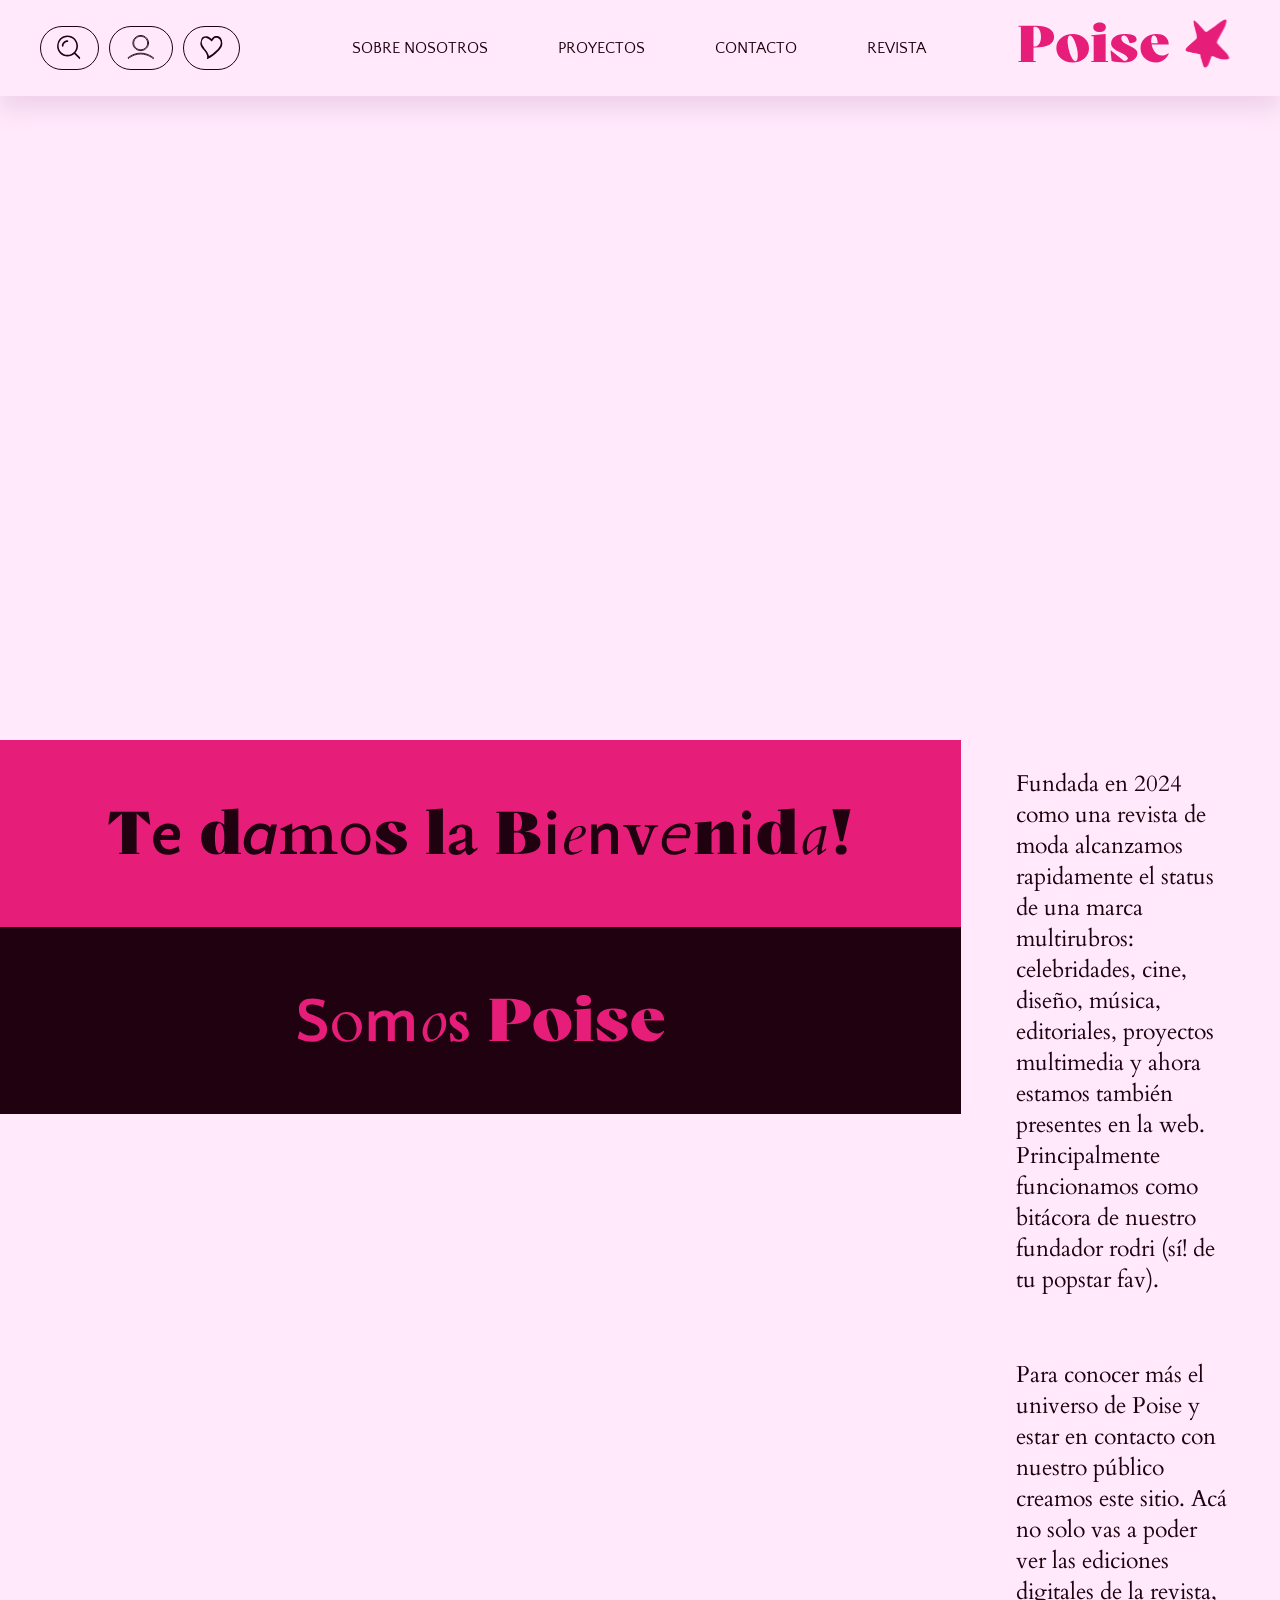
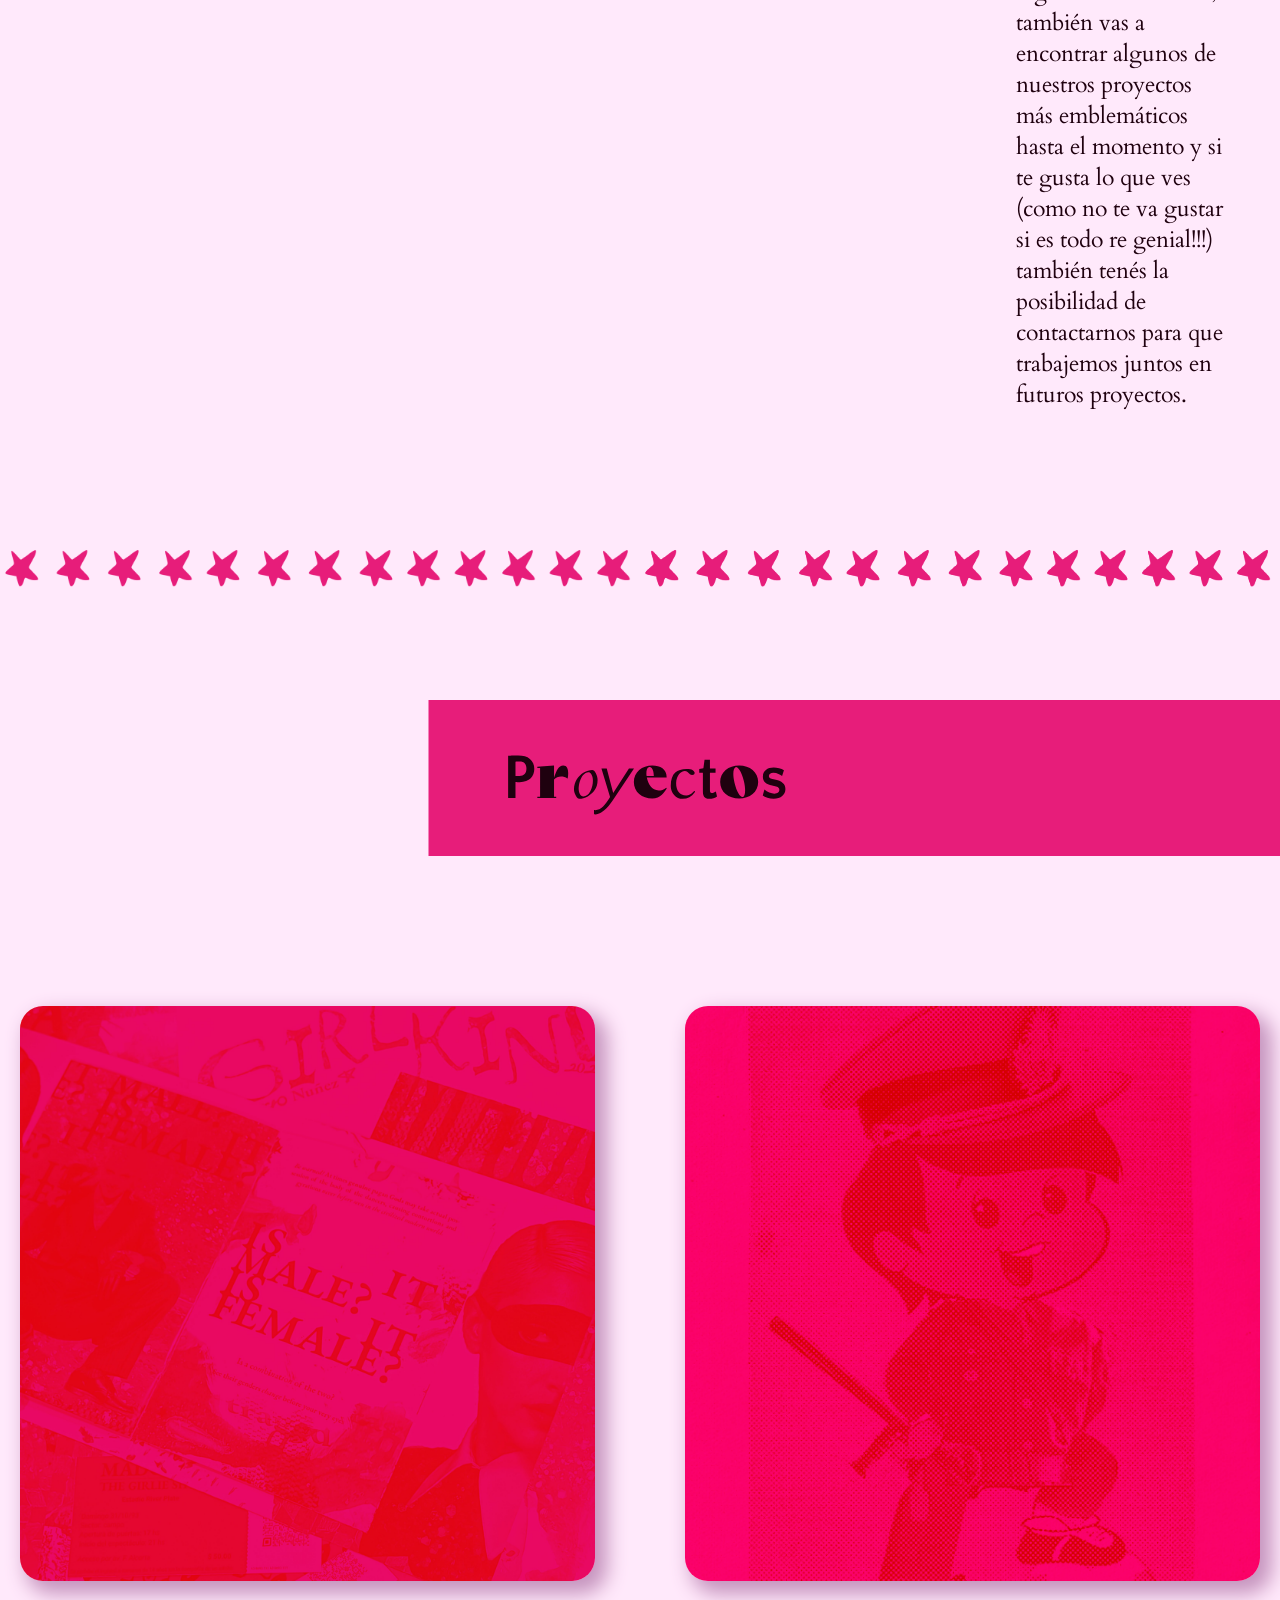
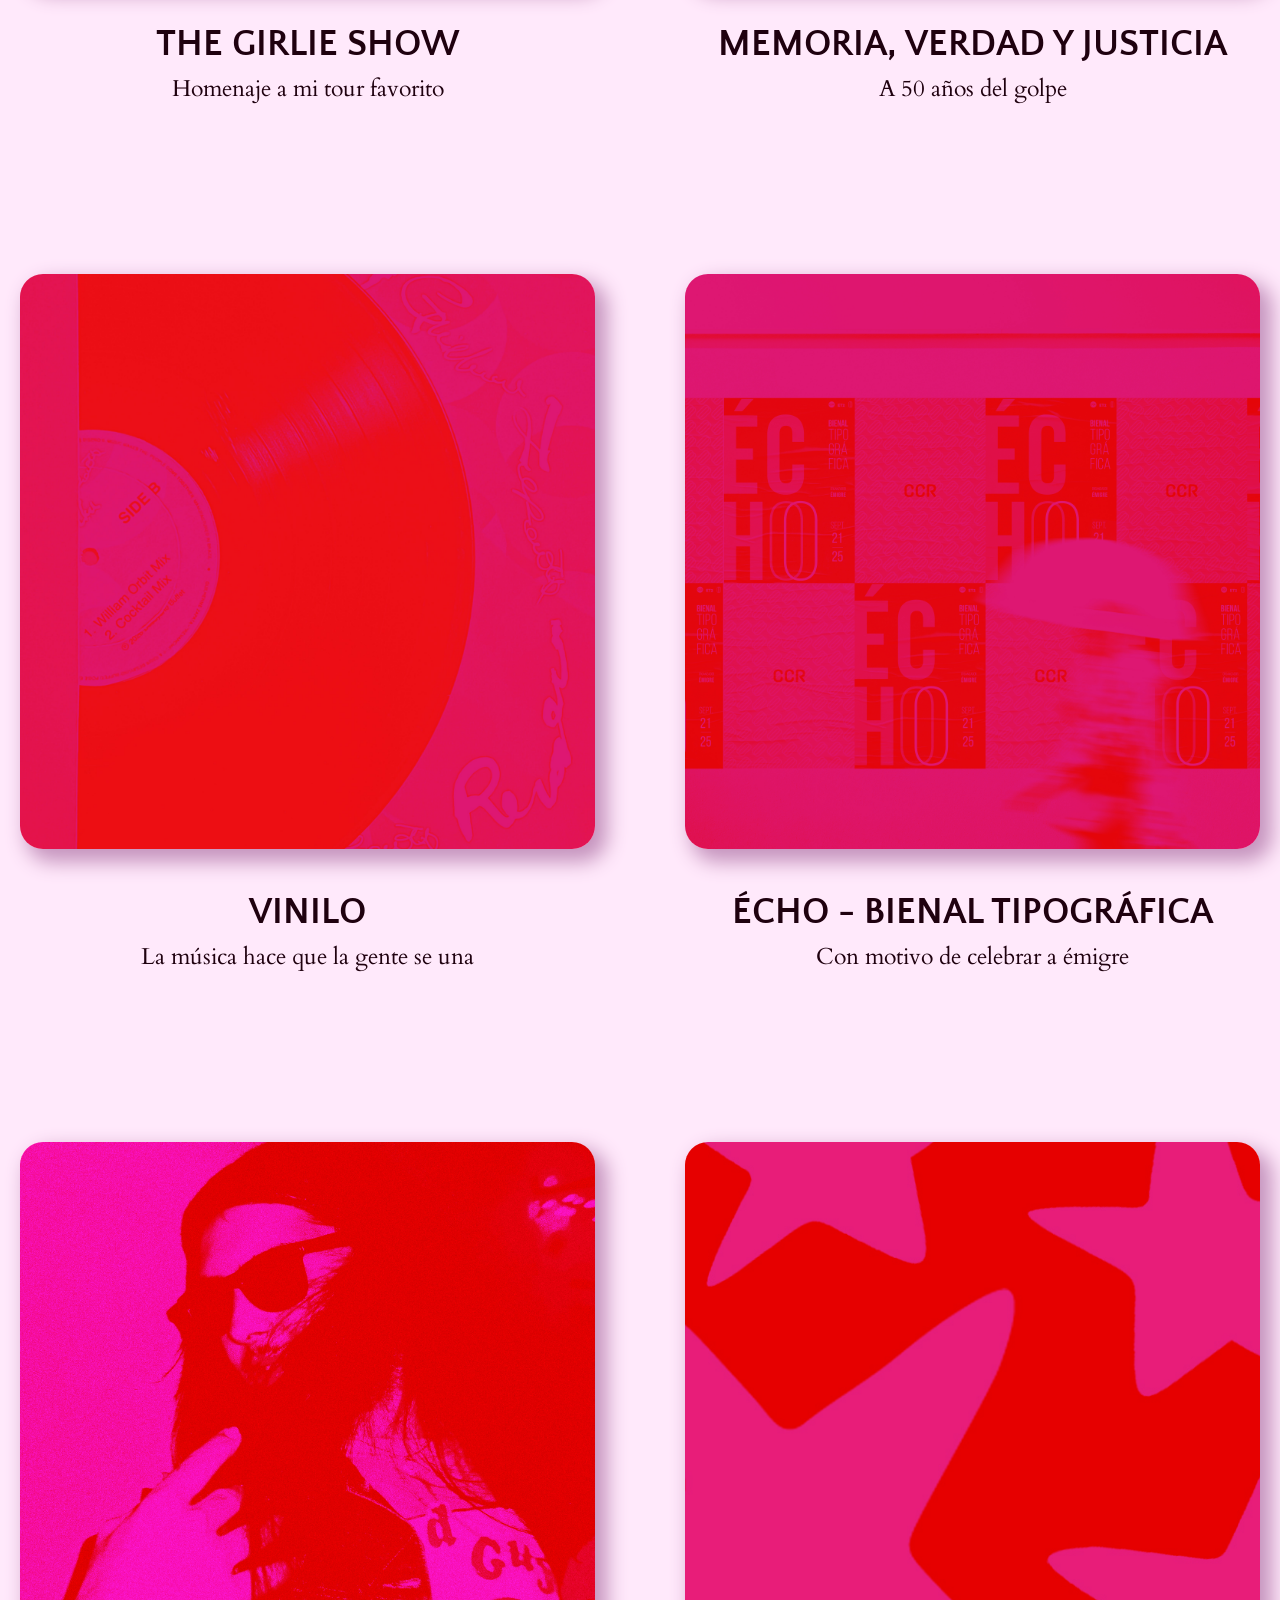
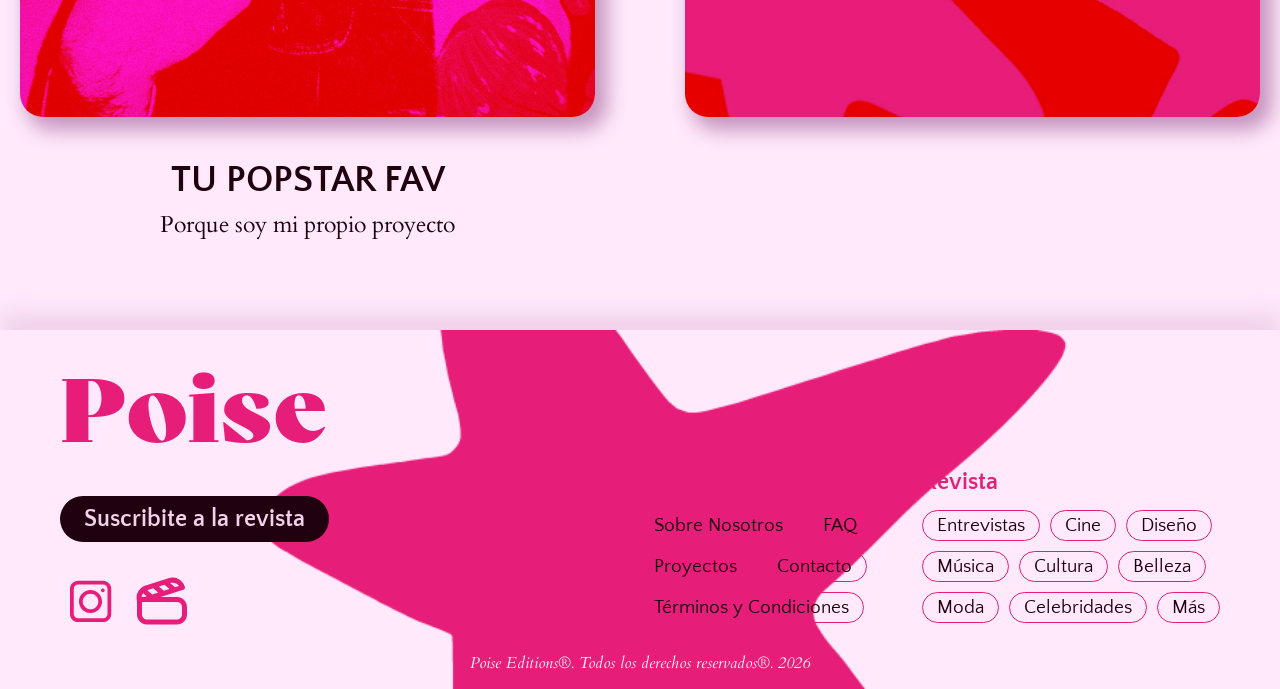
==== commit dc4a740f: "subida-jueves-01" ====
--- a/index.html
+++ b/index.html
@@ -64,16 +64,16 @@
         </div>
 
         <!--GUARDA ESTRELLITAS-->
-        <div class="estrellita-container">
-            <div class="estrellita-track">
-                <div class="estrellita-group">
-                    <img src="img/estrellitas-guarda-movediza.png" alt="Guarda de estrellitas" class="estrellita-item">
-                    <img src="img/estrellitas-guarda-movediza.png" alt="Guarda de estrellitas" class="estrellita-item">
-                </div>
-
-                <div class="estrellita-group">
-                    <img src="img/estrellitas-guarda-movediza.png" alt="Guarda de estrellitas" class="estrellita-item">
-                    <img src="img/estrellitas-guarda-movediza.png" alt="Guarda de estrellitas" class="estrellita-item">
+        <div class="movediza-container">
+            <div class="movediza-track">
+                <div class="movediza-group">
+                    <img src="img/estrellitas-guarda-movediza.png" alt="Guarda de estrellitas" class="movediza-item">
+                    <img src="img/estrellitas-guarda-movediza.png" alt="Guarda de estrellitas" class="movediza-item">
+                </div>
+
+                <div class="movediza-group">
+                    <img src="img/estrellitas-guarda-movediza.png" alt="Guarda de estrellitas" class="movediza-item">
+                    <img src="img/estrellitas-guarda-movediza.png" alt="Guarda de estrellitas" class="movediza-item">
                 </div>
             </div>
         </div>
--- a/styles-tp1-nunez-rodrigo.css
+++ b/styles-tp1-nunez-rodrigo.css
@@ -62,7 +62,6 @@
         font-weight: 700;
         font-style: italic;
     }
-
 }
 
 p {
@@ -210,15 +209,16 @@
 }
 
 .parrafos-intro p {
+    color:#1F010F;
     display: flex;
     flex-direction: column;
     flex-wrap: nowrap;
 }
 
 
-/* ESTRELLITA GUARDA MOVEDIZA */
-.estrellita-container {
-    padding-top: 20px;
+/* ESTRELLITA Y GUARDA POISE MOVEDIZAS */
+.movediza-container {
+    padding-top: 30px;
     padding-bottom: 20px;
     width: 100%;
     overflow: hidden;
@@ -226,25 +226,25 @@
     background: transparent;
 }
 
-.estrellita-track {
+.movediza-track {
     display: flex;
     width: 200%;
-    animation: scrollEstrellita 15s linear infinite;
-}
-
-.estrellita-group {
+    animation: scrollMovediza 15s linear infinite;
+}
+
+.movediza-group {
     width: 50%;
     display: flex;
 }
 
-.estrellita-item {
+.movediza-item {
     width: 100%;
     height: auto;
     display: block;
     object-fit: cover;
 }
 
-@keyframes scrollEstrellita {
+@keyframes scrollMovediza {
     0% {
         transform: translateX(0);
     }
@@ -331,9 +331,183 @@
 
 .titulo-sub-galeria-index h2,
 .titulo-sub-galeria-index p {
+    color:#1F010F;
     margin: 0;
     margin-top: 8px;
 }
+
+
+/*SOBRE NOSOTROS*/
+.sobre-nosotros {
+    display: flex;
+    align-items: flex-start;
+    justify-content: flex-end;
+}
+
+.foto-nosotros {
+    flex: 1;
+    object-fit: cover;
+    display: block;
+}
+
+.nosotros-derecha {
+    display: flex;
+    flex-direction: column;
+    flex: 1;
+}
+
+.tarjetones-grilla {
+    display: grid;
+    grid-template-columns: repeat(2, 1fr);
+}
+
+.tarjetones-grilla > div {
+    padding: 45px;
+    box-sizing: border-box;
+    font-family: "cardo", serif;
+    display: flex;
+    flex-direction: column;
+    justify-content: center;
+}
+
+/*COLORES Y ESTILOS DE LOS TARJETONES*/
+.tarjeton-uno {
+    background-color: #E71D7A;
+}
+
+.tarjeton-uno p {
+    color:#1F010F
+}
+
+.tarjeton-dos p{
+    color: #1F010F;
+ }
+
+.tarjeton-habilidades h2 {
+    color:#E71D7A;
+}
+
+.iconitos {
+    display: flex;
+    gap: 15px;
+    align-items: center;
+    flex-wrap: wrap;
+    margin-top: 8px;
+}
+
+.tarjeton-cuatro {
+    background-color: #1F010F;
+}
+
+.tarjeton-cuatro h2, p, em, strong {
+    color: #FFE9FB;
+}
+
+
+/*CONTACTO*/
+.contacto {
+    display: flex;
+    box-sizing: border-box;
+    align-items: flex-start;
+}
+
+.contacto-foto {
+    flex: 1;
+}
+
+.contacto-popstar {
+    width: 100%;
+    height: auto;
+    display: block;
+    object-fit: cover;
+}
+
+.contacto-derecha {
+    flex: 1;
+    display: flex;
+    flex-direction: column;
+}
+
+.contacto-mixta {
+    width: 100%;
+    margin-bottom: 60px;
+    height: auto;
+    display: block;
+}
+
+.formulario-contacto {
+    display: flex;
+    flex-direction: column;
+    margin-top: 20px;
+    margin-left: 90px;
+    margin-right: 90px;
+    gap: 50px;
+}
+
+.item {
+    display: flex;
+    flex-direction: column;
+    gap: 8px;
+}
+
+.item label {
+    font-family: "cardo", serif;
+    font-size: 1.43rem;
+    color: #E71D7A;
+}
+
+.item input,
+.item textarea {
+    width: 100%;
+    padding: 14px 20px;
+    background-color: #FFE9FB;
+    border: 1.9px solid #E71D7A;
+    border-radius: 25px;
+    font-family: "cardo", serif;
+    font-size: 1.2rem;
+    outline: none;
+    box-sizing: border-box;
+    transition: all 0.2s ease;
+}
+
+.item input:focus,
+.item textarea:focus {
+    border-color: #1F010F;
+}
+
+.form-footer {
+    display: flex;
+    justify-content: space-between;
+    align-items: center;
+    margin-top: 10px;
+    flex-wrap: wrap;
+    gap: 15px;
+}
+
+.aclaracion {
+    font-family: "cardo", serif;
+    font-size: 1.1rem;
+    color: #E71D7A;
+}
+
+.boton-enviar {
+    background-color: #FFE9FB;
+    color: #1F010F;
+    border: 1.5px solid #E71D7A;
+    padding: 10px 32px;
+    border-radius: 25px;
+    font-family: "bovino", serif;
+    font-size: 1.4rem;
+    cursor: pointer;
+    transition: all 0.2s ease;
+}
+
+.boton-enviar:hover {
+    background-color: #E71D7A;
+    color: #FFE9FB;
+}
+
+
 
 
 /*FOOTER*/
@@ -344,7 +518,6 @@
     background-repeat: no-repeat;
     background-position: center;
     margin-top: 90px;
-    width: 100%;
 }
 
 .footer-poise {
@@ -418,7 +591,7 @@
 /*LADO DERECHO FOOTER*/
 .derecha-footer {
     display: flex;
-    padding-top: 60px;
+    padding-top: 90px;
     gap: 50px;
     align-self: center;
     color: #E71D7A;
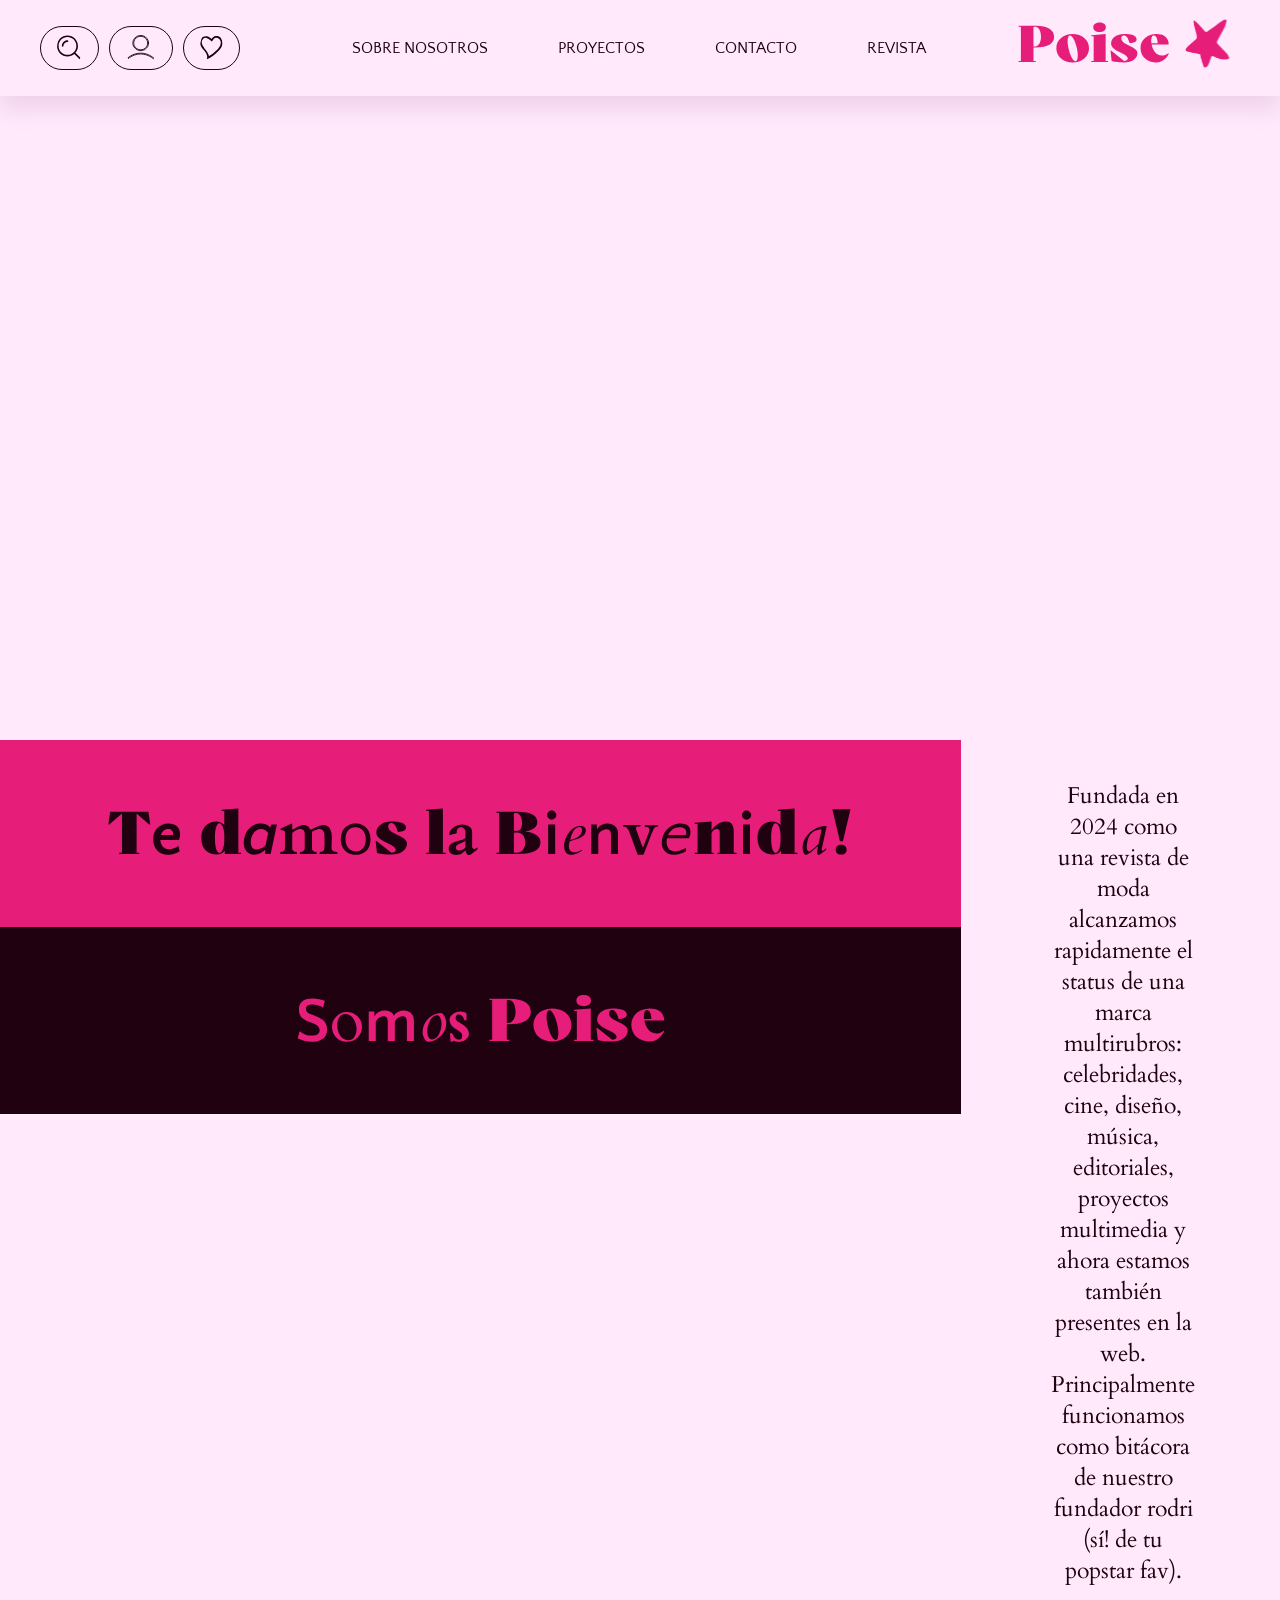
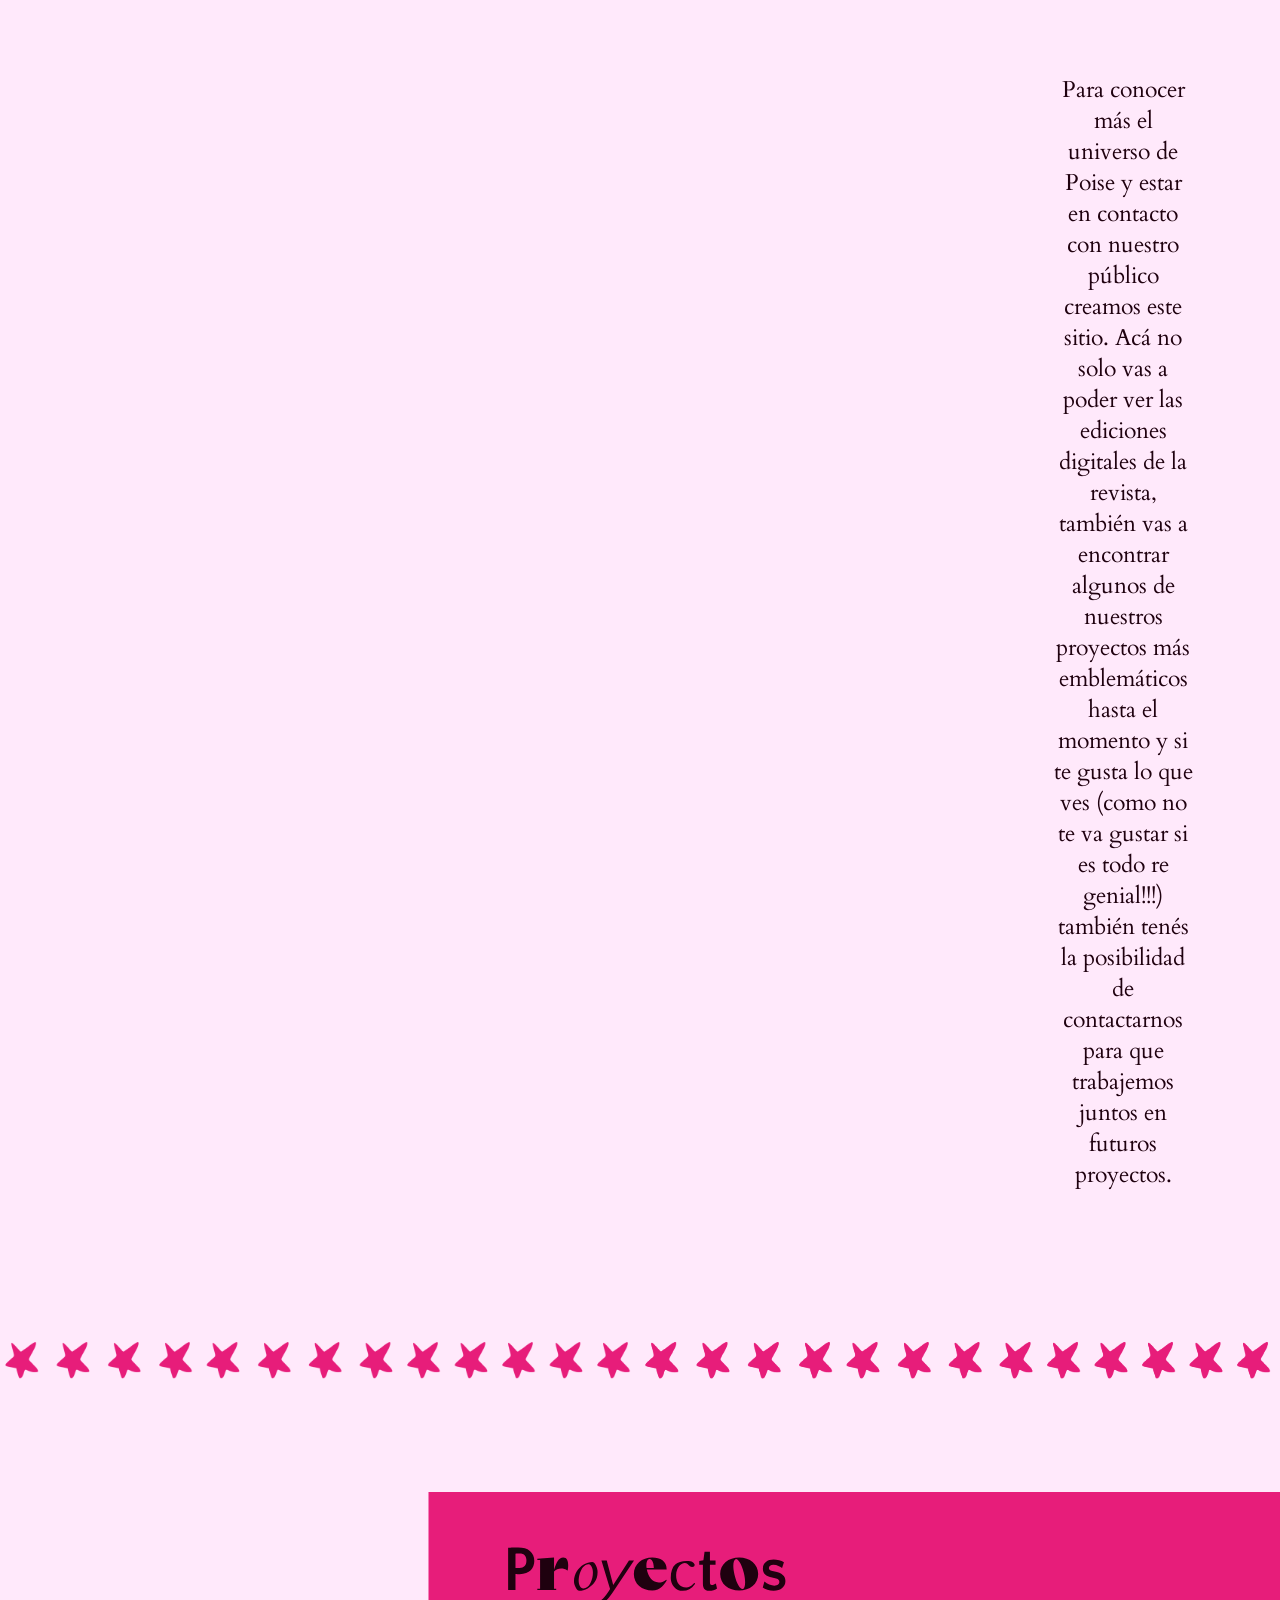
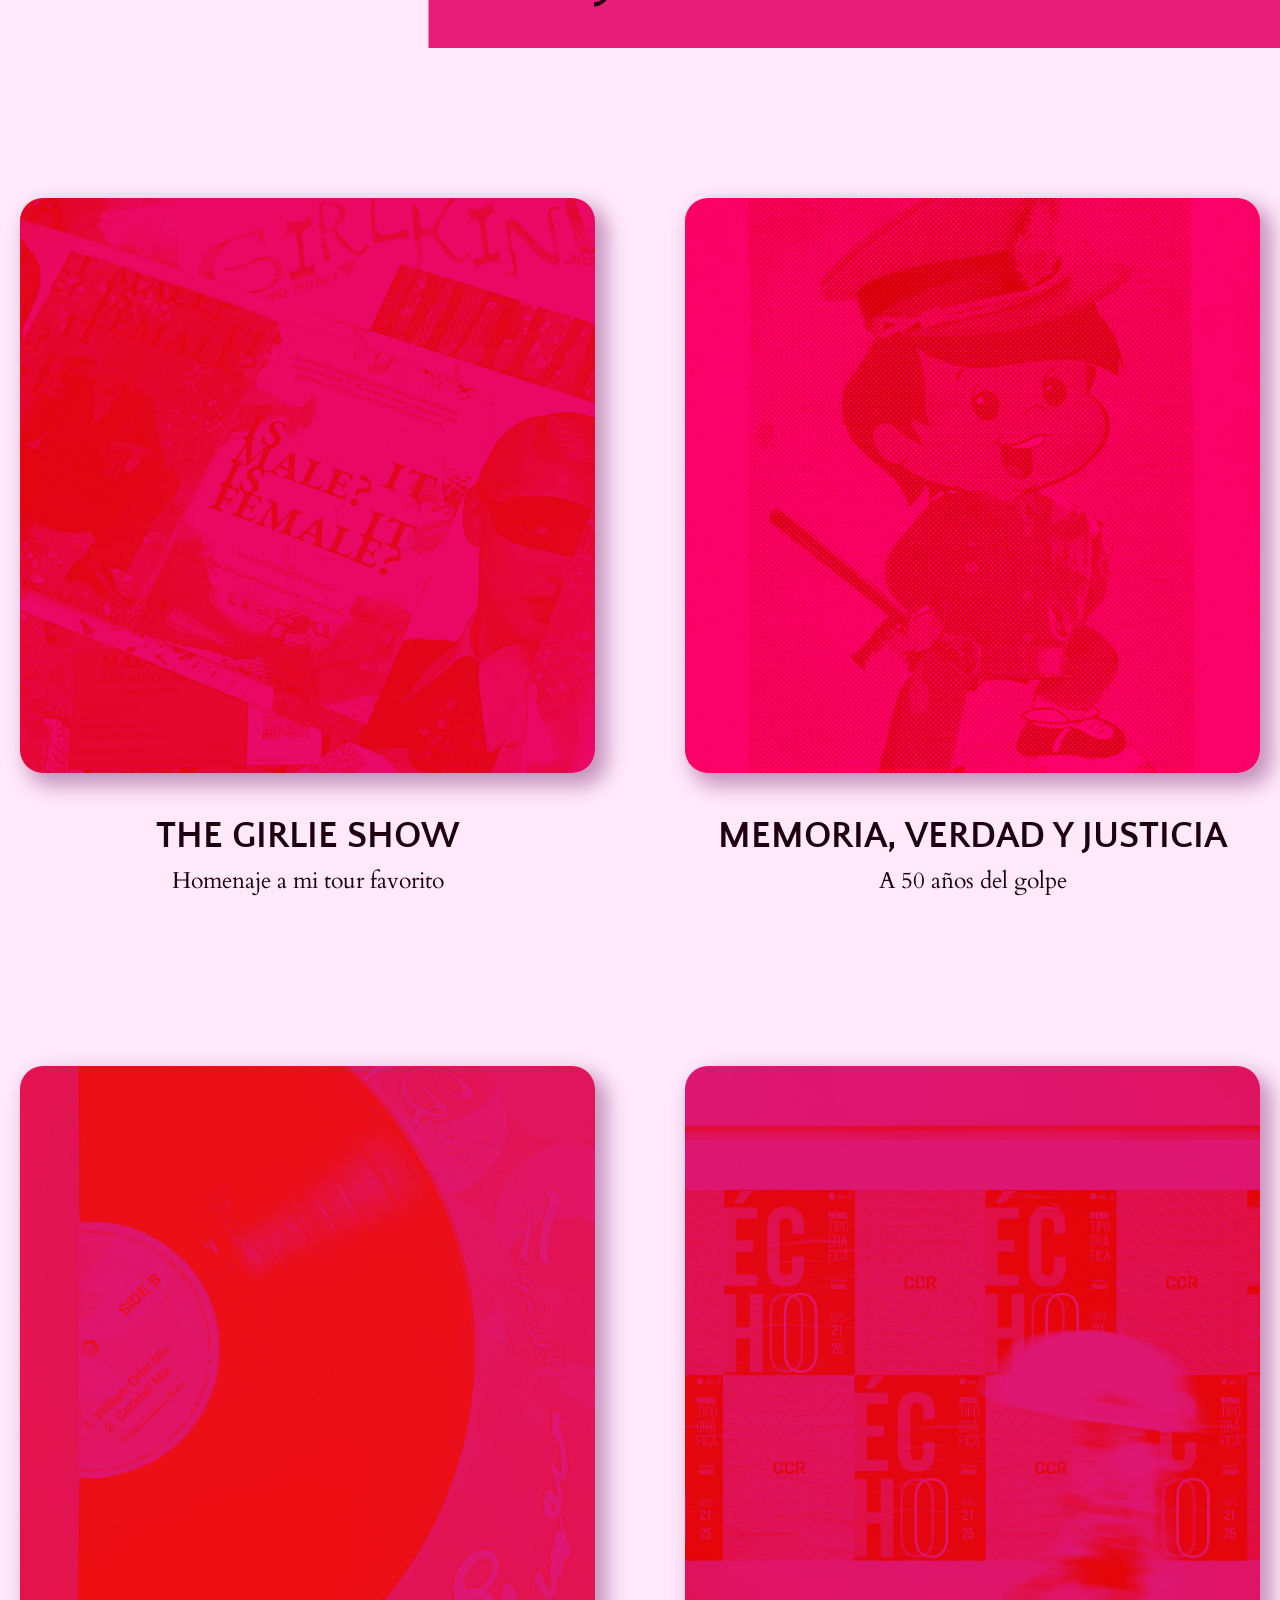
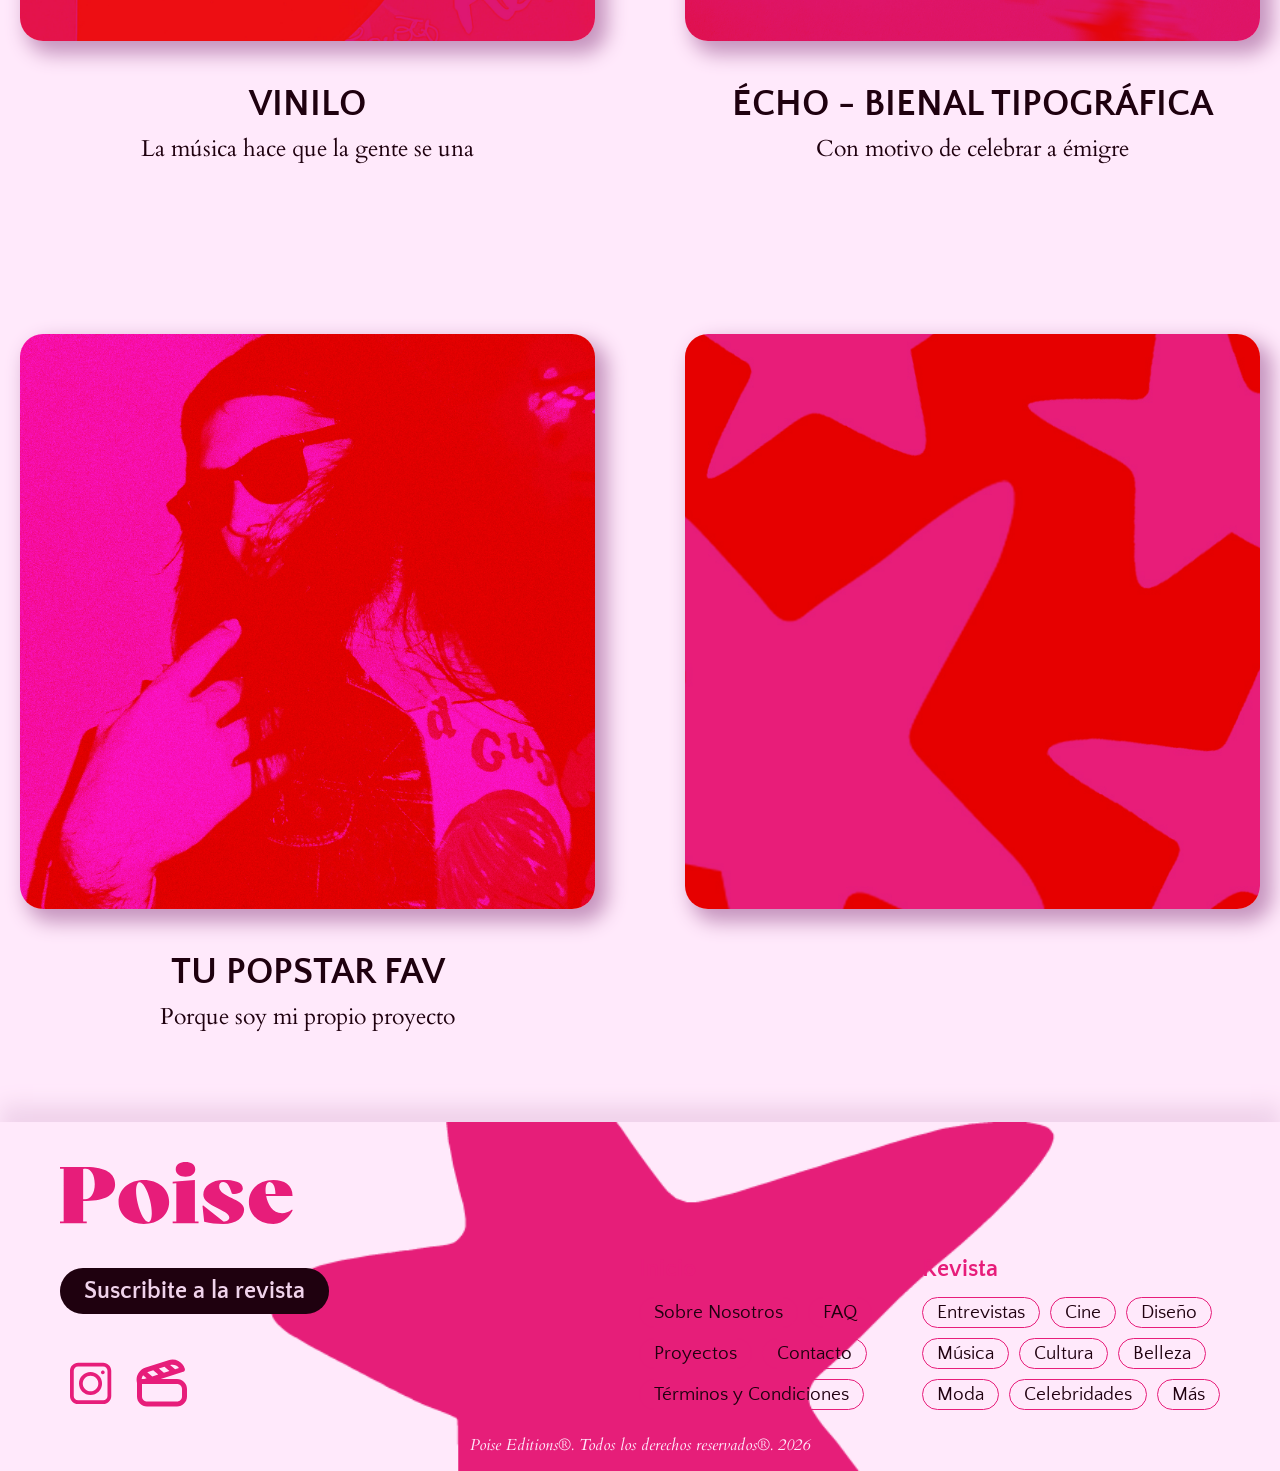
==== commit d4cf075e: "subida-jueves-02" ====
--- a/index.html
+++ b/index.html
@@ -163,8 +163,7 @@
     <footer>
         <div class="footer-poise">
             <section class="izquierda-footer">
-                <a href="index.html">
-                    <h3>Poise</h3>
+                <a href="index.html"> <img src="img/Poise-logo-footer.svg" alt="logo poise footer">
                 </a>
                 <a href="#" class="sus-footer">
                     <span class="sus-hover"></span>
--- a/styles-tp1-nunez-rodrigo.css
+++ b/styles-tp1-nunez-rodrigo.css
@@ -83,7 +83,7 @@
 h3 {
     font-family: "bovino";
     font-weight: normal;
-    font-size: 6rem;
+    font-size: 3rem;
     color: #E71D7A;
 }
 
@@ -102,6 +102,7 @@
     color: #1F010F;
 }
 
+
 body {
     background-color: #FFE9FB;
     margin: 0;
@@ -111,6 +112,7 @@
     box-sizing: border-box;
 
 }
+
 
 /* HEADER Y NAV */
 header {
@@ -209,7 +211,7 @@
 }
 
 .parrafos-intro p {
-    color:#1F010F;
+    color: #1F010F;
     display: flex;
     flex-direction: column;
     flex-wrap: nowrap;
@@ -331,15 +333,17 @@
 
 .titulo-sub-galeria-index h2,
 .titulo-sub-galeria-index p {
-    color:#1F010F;
+    color: #1F010F;
     margin: 0;
     margin-top: 8px;
 }
 
 
+
 /*SOBRE NOSOTROS*/
 .sobre-nosotros {
     display: flex;
+    flex-wrap: inherit;
     align-items: flex-start;
     justify-content: flex-end;
 }
@@ -361,7 +365,7 @@
     grid-template-columns: repeat(2, 1fr);
 }
 
-.tarjetones-grilla > div {
+.tarjetones-grilla>div {
     padding: 45px;
     box-sizing: border-box;
     font-family: "cardo", serif;
@@ -375,16 +379,12 @@
     background-color: #E71D7A;
 }
 
-.tarjeton-uno p {
-    color:#1F010F
-}
-
-.tarjeton-dos p{
+.tarjeton-dos p {
     color: #1F010F;
- }
+}
 
 .tarjeton-habilidades h2 {
-    color:#E71D7A;
+    color: #E71D7A;
 }
 
 .iconitos {
@@ -399,9 +399,13 @@
     background-color: #1F010F;
 }
 
-.tarjeton-cuatro h2, p, em, strong {
+.tarjeton-cuatro h2,
+p,
+em,
+strong {
     color: #FFE9FB;
 }
+
 
 
 /*CONTACTO*/
@@ -509,6 +513,71 @@
 
 
 
+/*GALERÍA CARRUSEL (PROYECTOS)*/
+.carrusel {
+    position: relative;
+    overflow: hidden;
+    margin-top: 40px;
+}
+
+.carrusel-contenido {
+    display: flex;
+    gap: 0;
+    overflow-x: auto;
+    cursor: grab;
+    user-select: none;
+    scrollbar-width: none;
+}
+
+.carrusel-contenido::-webkit-scrollbar {
+    display: none;
+}
+
+.carrusel h3,
+h2,
+p {
+    margin: 35px;
+    text-align: center;
+}
+
+.carrusel p {
+    max-width: 350px;
+}
+
+.tarjeton-girlie {
+    position: absolute;
+    top: 50%;
+    left: 50%;
+    transform: translate(-50%, -50%);
+    z-index: 10;
+    width: 640px;
+    height: 640px;
+    background-color: #E71D7A;
+    padding: 50px;
+    box-sizing: border-box;
+    pointer-events: none;
+    
+    display: flex;
+    flex-direction: column;
+    justify-content: center;
+    align-items: center;
+    text-align: center;
+}
+
+.info-girlie {
+    display: flex;
+    flex-direction: column;
+    align-items: center;
+}
+
+.info-girlie h3,
+h2,
+p {
+    color: #F0D3EB
+}
+
+
+
 
 /*FOOTER*/
 footer {
@@ -536,16 +605,11 @@
     display: flex;
     flex-direction: column;
     align-items: flex-start;
-    gap: 30px;
+    gap: 40px;
 }
 
 .izquierda-footer a {
     text-decoration: none;
-}
-
-.izquierda-footer h3 {
-    margin: 0;
-    line-height: 1;
 }
 
 .sus-footer {
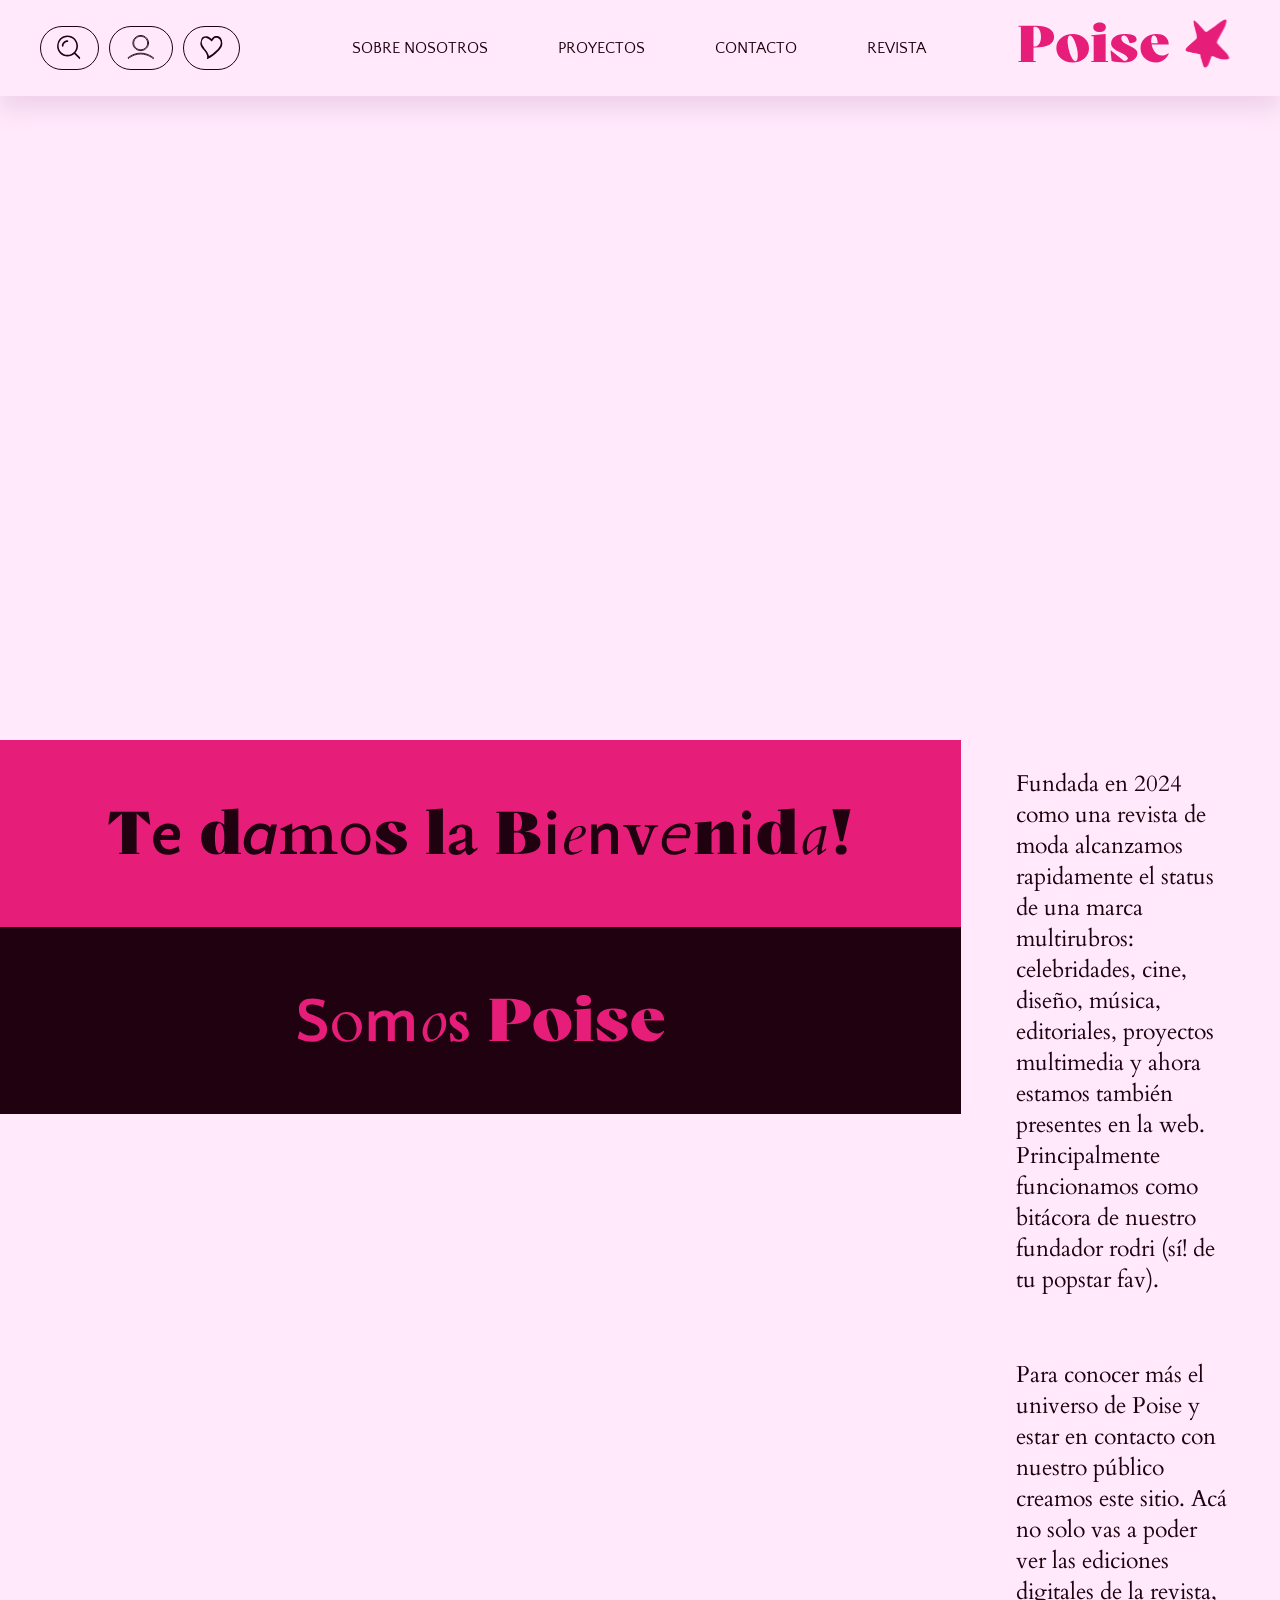
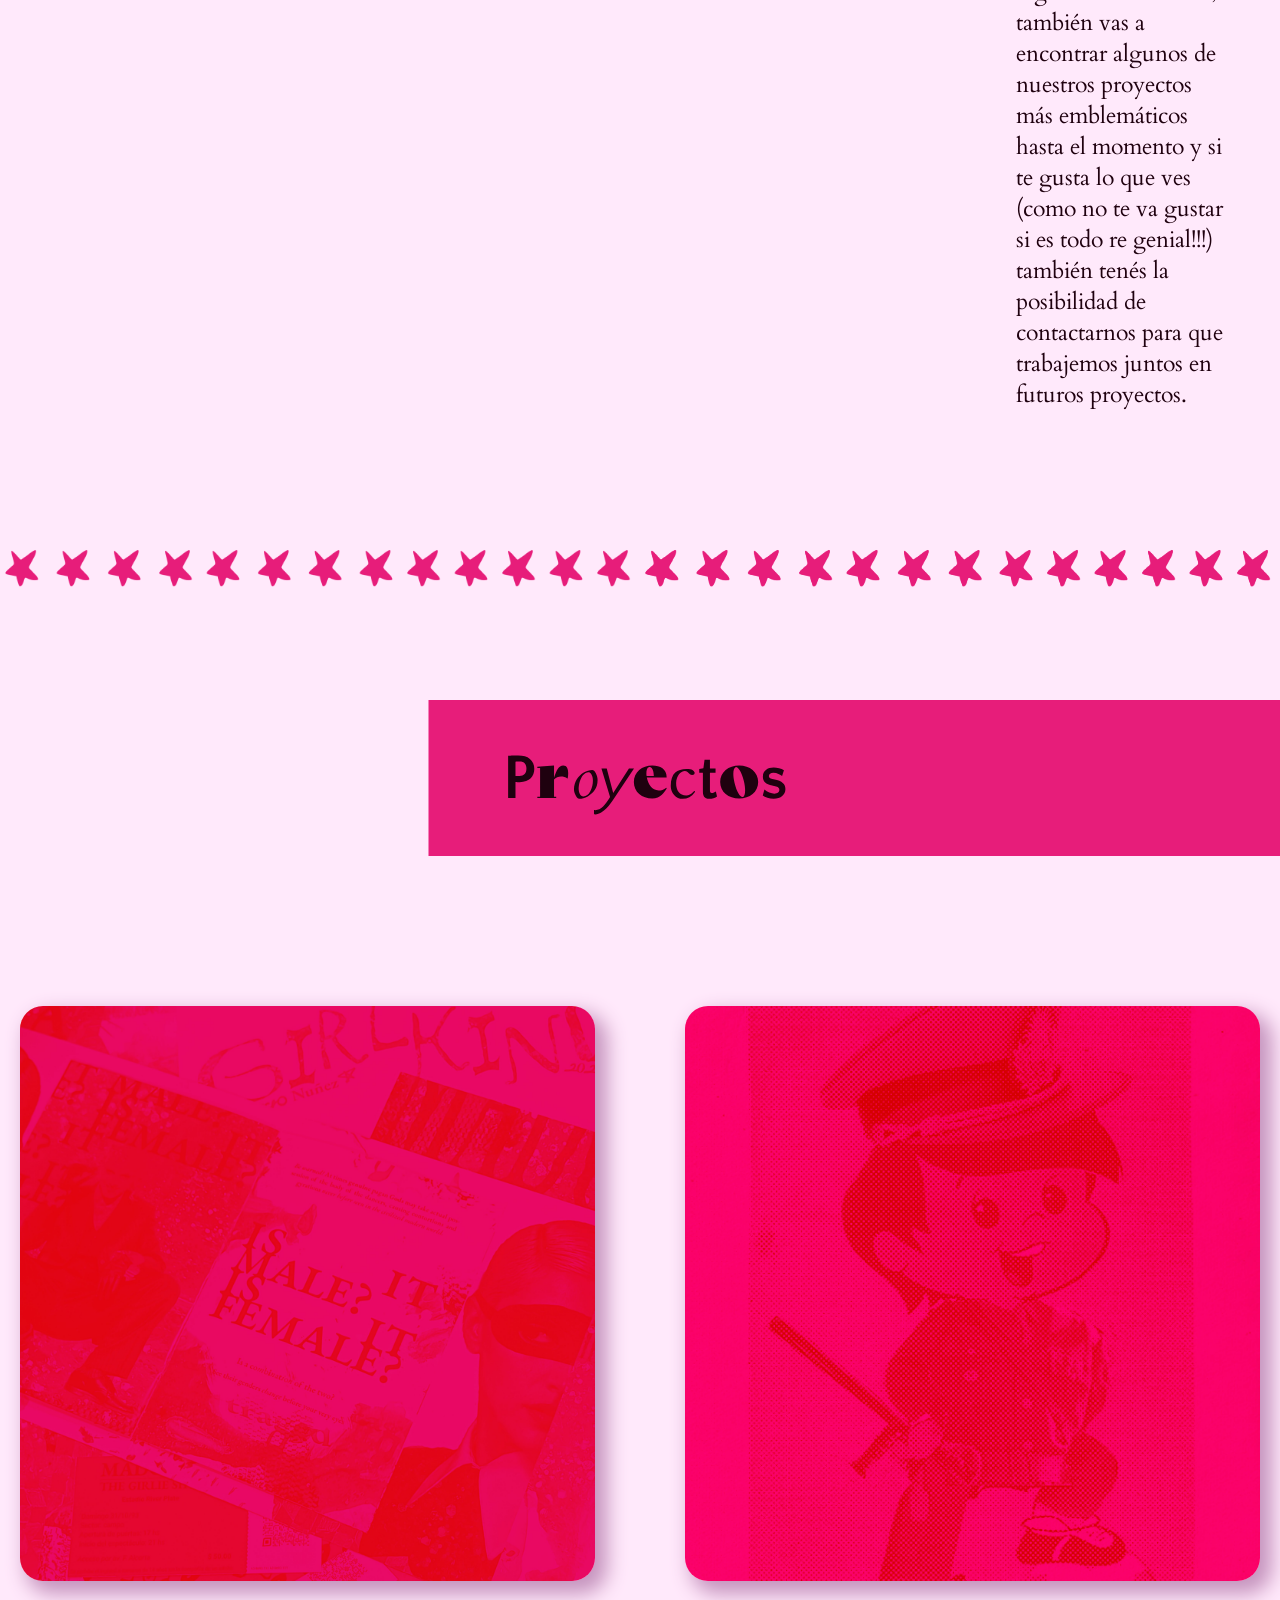
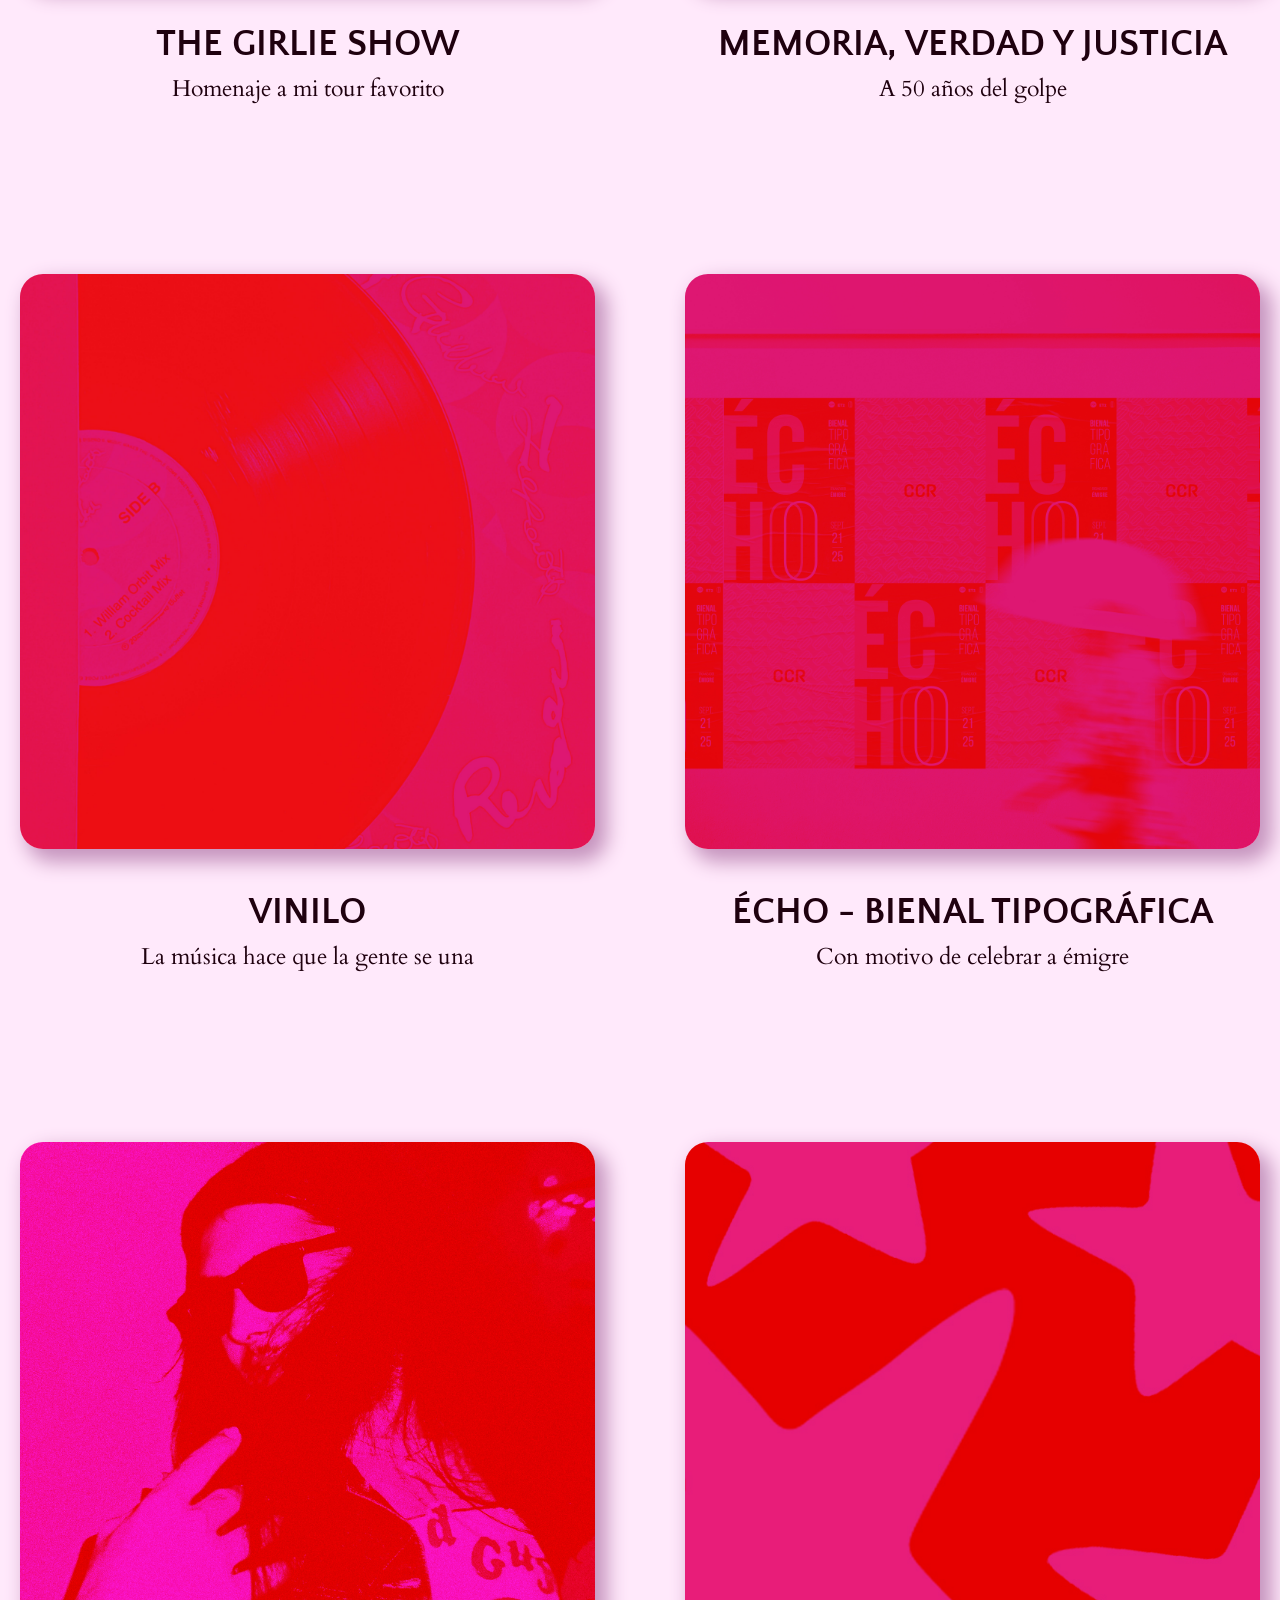
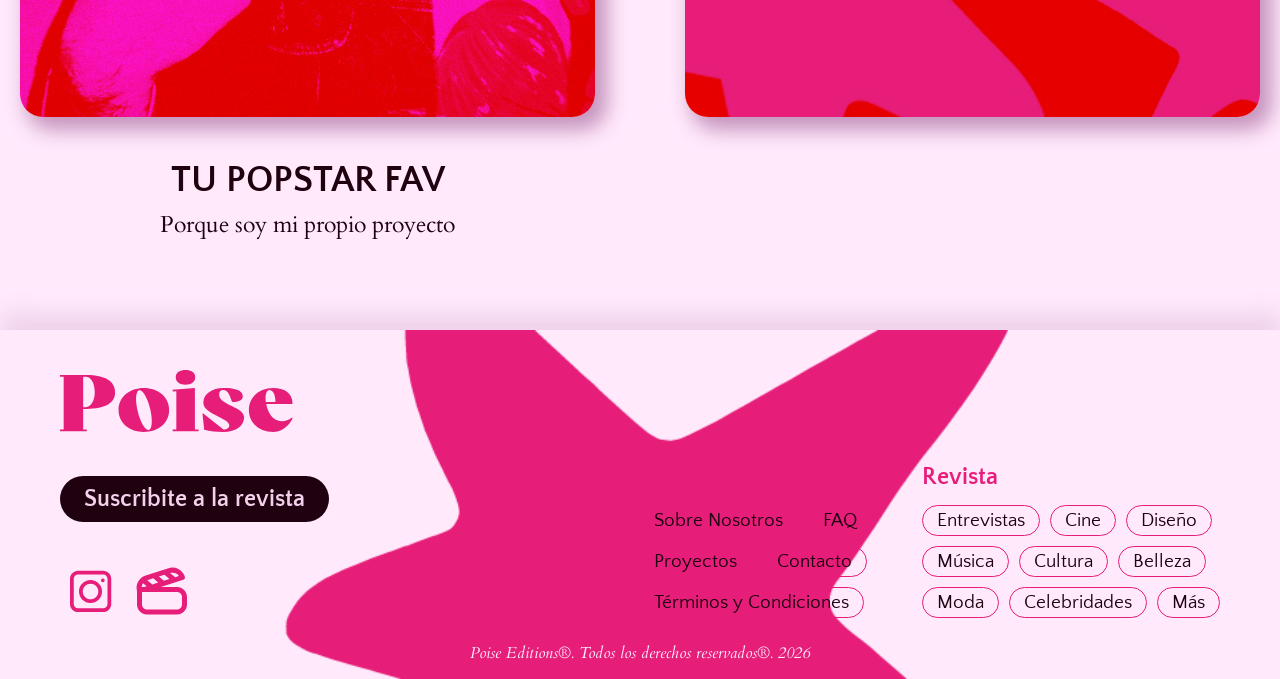
==== commit acfcc791: "subida-jueves-03" ====
--- a/index.html
+++ b/index.html
@@ -216,7 +216,7 @@
                             <a href="#" class="pasti-hover">
                                 <h5>Cine</h5>
                             </a>
-                            <a href="#" class="pasti-hover">
+                            <a href="galeria.html" class="pasti-hover">
                                 <h5>Diseño</h5>
                             </a>
                         </div>
--- a/styles-tp1-nunez-rodrigo.css
+++ b/styles-tp1-nunez-rodrigo.css
@@ -84,7 +84,7 @@
     font-family: "bovino";
     font-weight: normal;
     font-size: 3rem;
-    color: #E71D7A;
+    color: #FFE9FB;
 }
 
 h4 {
@@ -534,8 +534,8 @@
 }
 
 .carrusel h3,
-h2,
-p {
+.carrusel h2,
+.carrusel p {
     margin: 35px;
     text-align: center;
 }
@@ -556,12 +556,9 @@
     padding: 50px;
     box-sizing: border-box;
     pointer-events: none;
-    
     display: flex;
     flex-direction: column;
     justify-content: center;
-    align-items: center;
-    text-align: center;
 }
 
 .info-girlie {
@@ -570,11 +567,144 @@
     align-items: center;
 }
 
-.info-girlie h3,
-h2,
-p {
-    color: #F0D3EB
-}
+.info-girlie h2 {
+    color: #FFE9FB;
+}
+
+.tarjeton-memoria {
+    position: absolute;
+    top: 50%;
+    left: 83.4%;
+    /*perdon por esta cifra tan rebuscada pero me daba tic que no encaje*/
+    transform: translate(-50%, -50%);
+    width: 640px;
+    height: 640px;
+    background-color: #1F010F;
+    padding: 50px;
+    box-sizing: border-box;
+    pointer-events: none;
+    display: flex;
+    align-items: flex-end;
+}
+
+.info-memoria {
+    display: flex;
+    flex-direction: column;
+    align-items: center;
+}
+
+.info-memoria h2,
+.info-memoria h3,
+.info-memoria p {
+    color: #E71D7A;
+}
+
+.tarjeton-vinilo {
+    position: absolute;
+    top: 50%;
+    left: 16%;
+    transform: translate(-50%, -50%);
+    width: 640px;
+    height: 640px;
+    background-color: #E71D7A;
+    padding: 50px;
+    box-sizing: border-box;
+    pointer-events: none;
+    display: flex;
+    flex-direction: column;
+    align-items: center;
+}
+
+.info-vinilo {
+    display: flex;
+    flex-direction: column;
+    align-items: center;
+}
+
+.info-vinilo h2,
+.info-vinilo p,
+.info-vinilo em,
+.info-vinilo strong {
+    color: #FFE9FB;
+}
+
+
+.tarjeton-echo {
+    position: absolute;
+    top: 50%;
+    left: 50%;
+    transform: translate(-50%, -50%);
+    z-index: 10;
+    width: 640px;
+    height: 640px;
+    background-color: #1F010F;
+    padding: 50px;
+    box-sizing: border-box;
+    pointer-events: none;
+    display: flex;
+    flex-direction: column;
+    justify-content: center;
+}
+
+.info-echo {
+    display: flex;
+    flex-direction: column;
+    align-items: center;
+}
+
+.info-echo h2 {
+    color: #FFE9FB;
+}
+
+
+.tarjeton-popstar {
+    position: absolute;
+    top: 50%;
+    left: 83.4%;
+    transform: translate(-50%, -50%);
+    width: 640px;
+    height: 640px;
+    background-color: #E71D7A;
+    padding: 50px;
+    box-sizing: border-box;
+    pointer-events: none;
+    display: flex;
+    align-items: flex-end;
+}
+
+.info-popstar {
+    display: flex;
+    flex-direction: column;
+    align-items: center;
+    padding-left: 50px;
+    padding-bottom: 30px; /*acá estoy usando el padding para centrar y sé que está mal pero no me sale*/
+}
+
+.info-popstar h2,
+.info-popstar p {
+    color: #FFE9FB;
+}
+
+
+
+
+
+
+
+
+
+
+
+
+
+
+
+
+
+
+
+
+
 
 
 
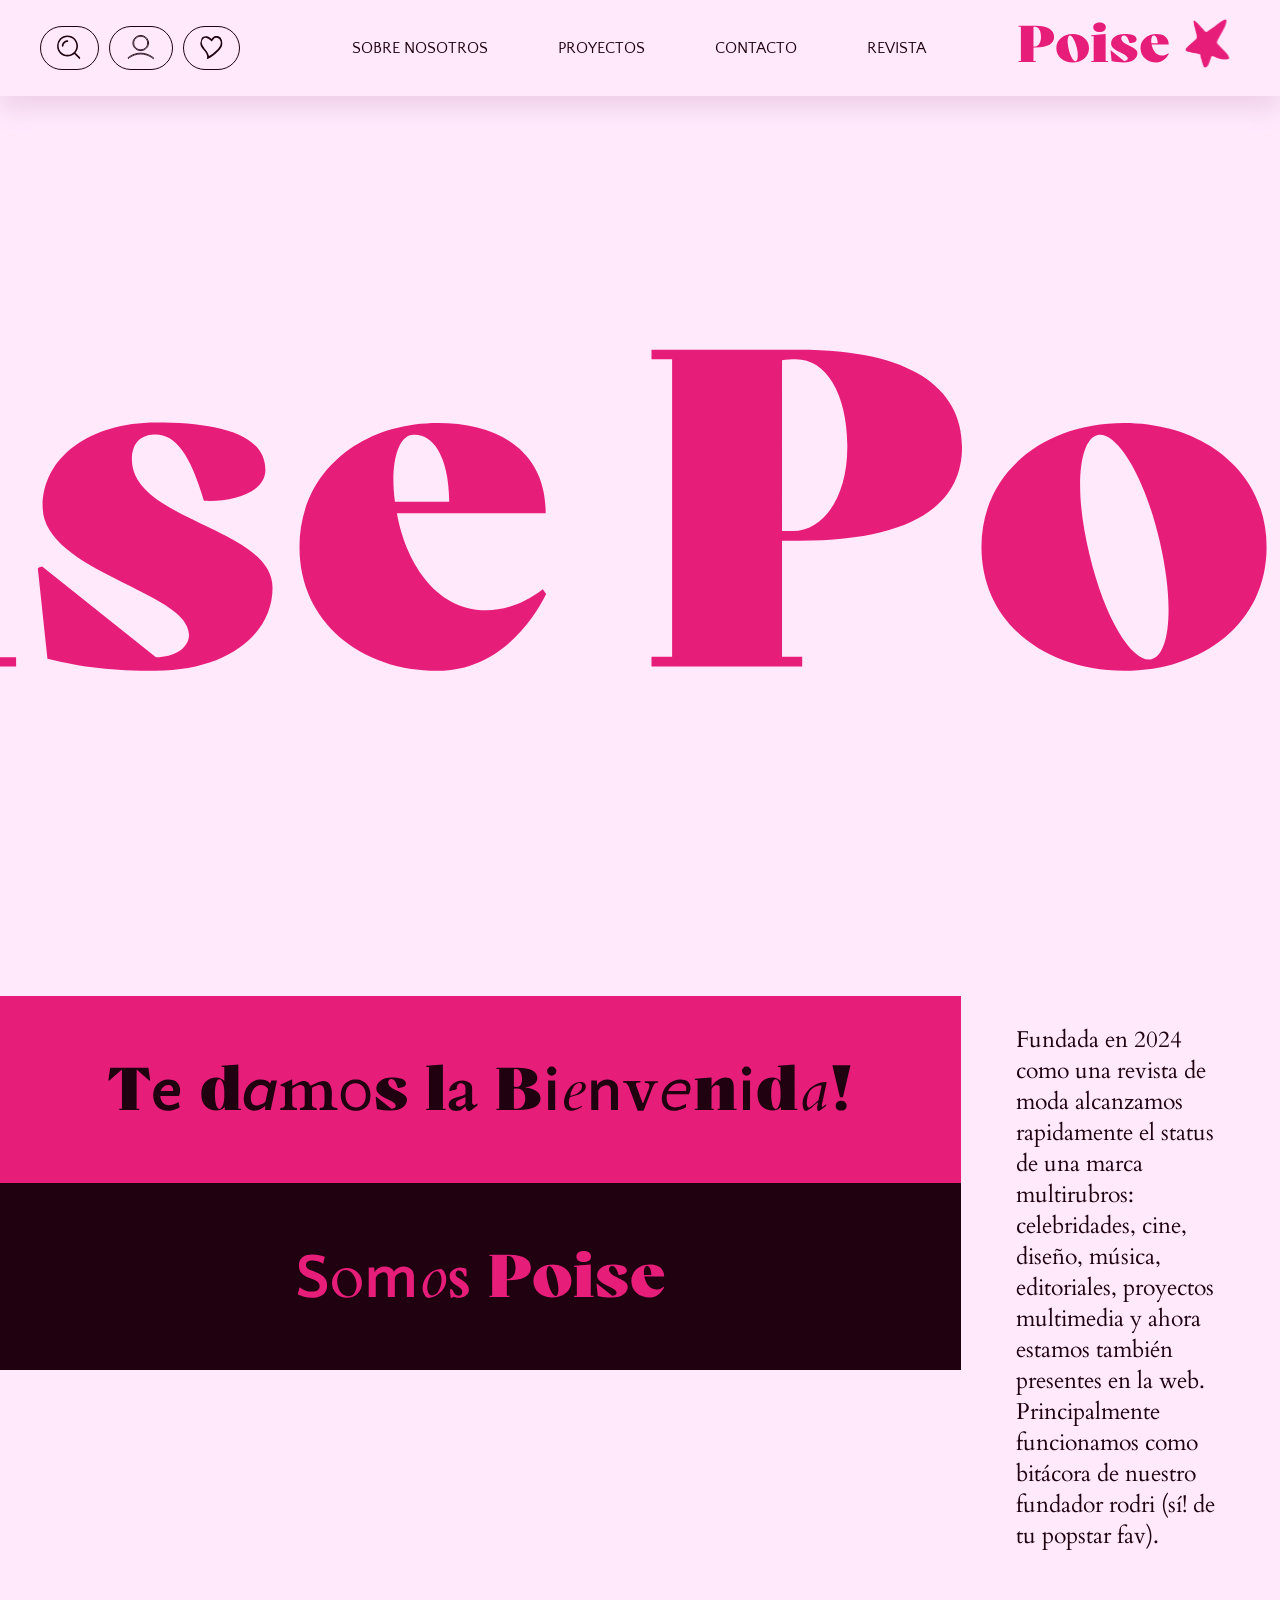
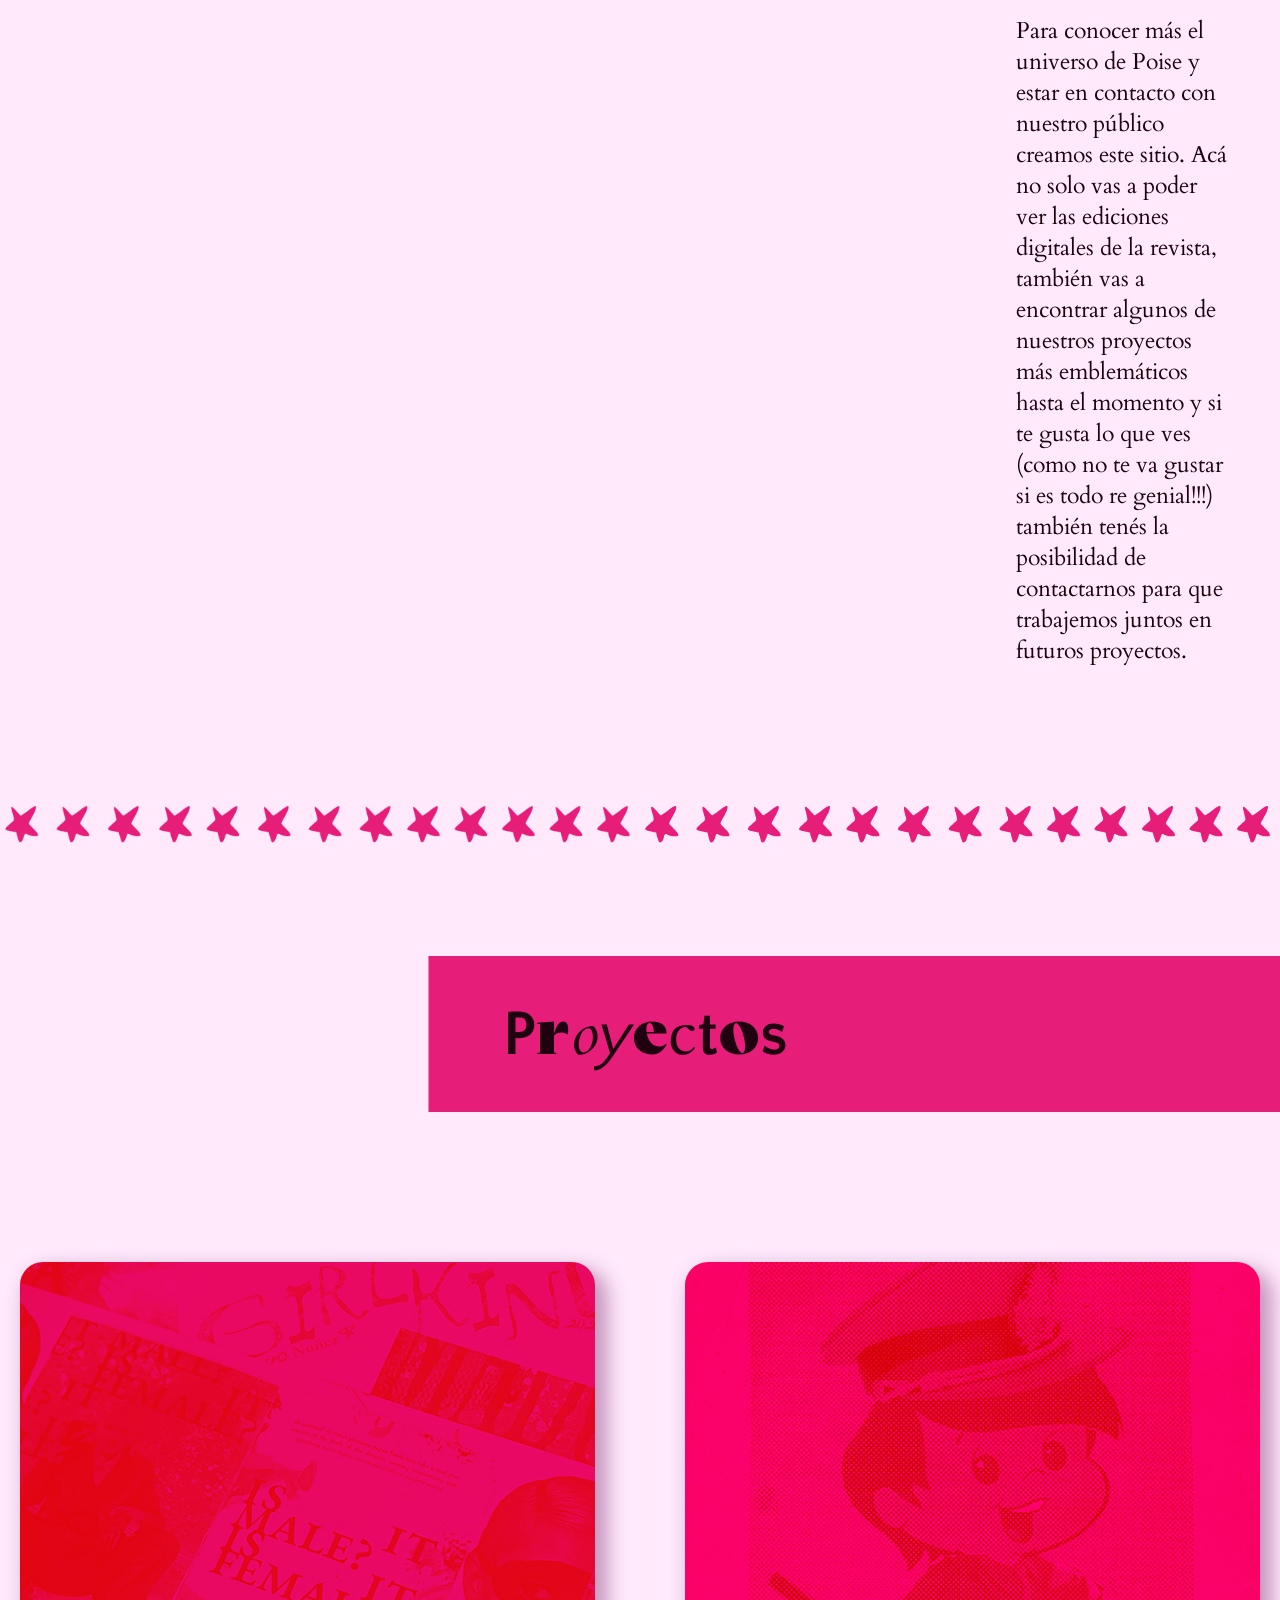
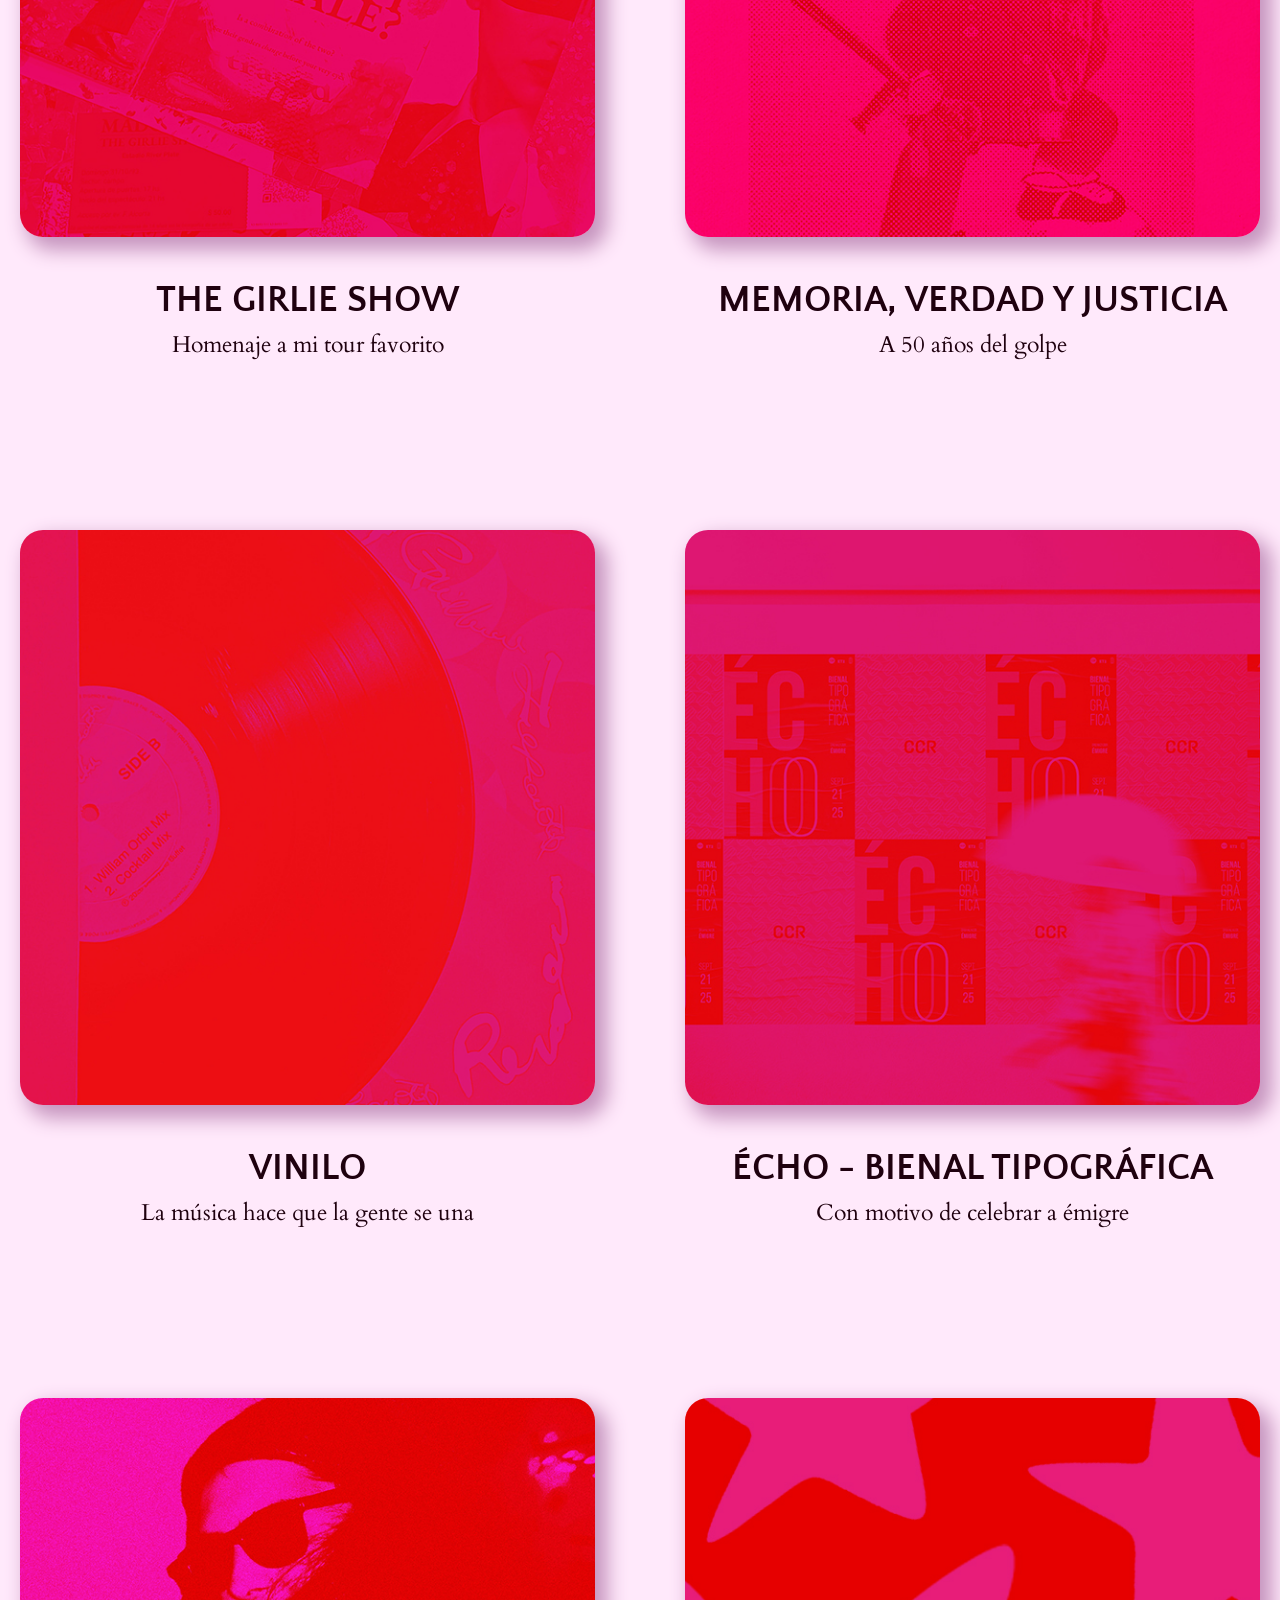
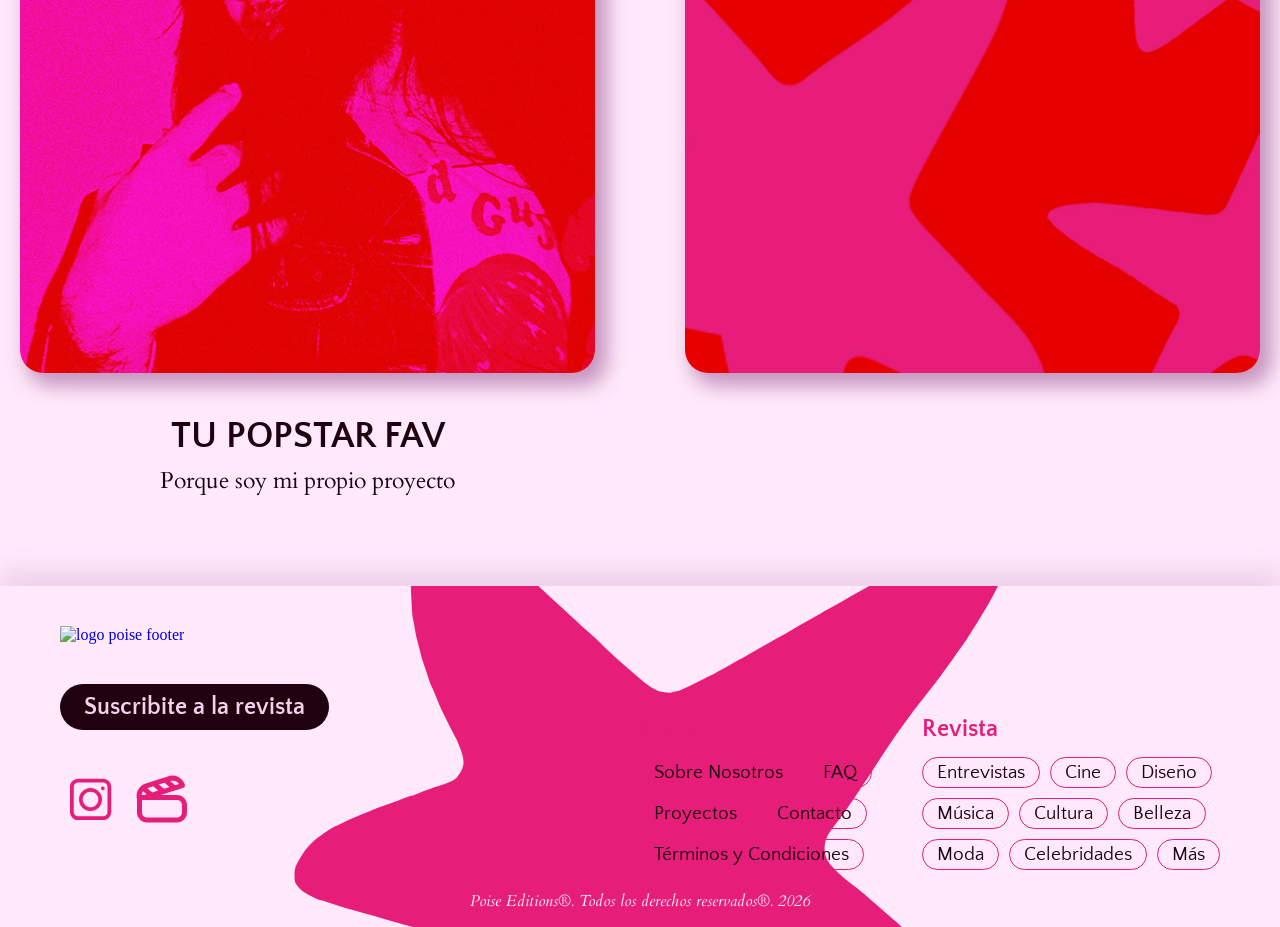
==== commit 5ff47336: "tp-02-entrega-final" ====
--- a/index.html
+++ b/index.html
@@ -4,6 +4,7 @@
 <head>
     <meta charset="UTF-8">
     <title>POISE | ONLINE MAGAZINE</title>
+    <meta name="viewport" content="width=device-width, initial-scale=1.0" />
     <link rel="stylesheet" href="styles-tp1-nunez-rodrigo.css">
     <link rel="icon" type="ico" href="img/favicon.ico">
     <style>
@@ -35,8 +36,19 @@
 
     <main>
         <div class="hero">
-            <video autoplay loop muted load src="img/poise-index-rodri.mp4" alt="video poise de madonna y princesas"
-                width="100%" height="100%"></video>
+            <video autoplay loop muted playsinline class="hero-video">
+                <source src="img/poise-index-rodri.mp4" type="video/mp4" />
+            </video>
+            <div class="poise-index">
+                <div class="poise-index-contenedor">
+                    <div class="poise-elemento">
+                        <h1>Poise Poise Poise Poise Poise Poise Poise Poise Poise Poise Poise Poise</h1>
+                    </div>
+                    <div class="poise-elemento">
+                        <h1>Poise Poise Poise Poise Poise Poise Poise Poise Poise Poise Poise Poise</h1>
+                    </div>
+                </div>
+            </div>
         </div>
 
         <div class="seccion-bienvenida">
@@ -47,7 +59,7 @@
 
             <!--Por algún motivo que no entiendo no me deja ponerle italica ni bold a las palabras porque se separa en una especie
             de párrafo. Intenté hacerlo con las etiquetas de SPAN y de CLASS, pero no me deja, entonces fui con la siempre comfiable
-             STRONG, pero me pasa lo mismo-->
+             STRONG, pero me pasa lo mismo. Es raro porque funcinó en todos los HTML menos en este-->
             <div class="parrafos-intro">
                 <p>Fundada en 2024 como una revista de moda alcanzamos rapidamente el
                     status de una marca multirubros: celebridades, cine, diseño, música, editoriales, proyectos
@@ -163,7 +175,7 @@
     <footer>
         <div class="footer-poise">
             <section class="izquierda-footer">
-                <a href="index.html"> <img src="img/Poise-logo-footer.svg" alt="logo poise footer">
+                <a href="index.html"> <img src="img/poise-logo-footer.svg" alt="logo poise footer">
                 </a>
                 <a href="#" class="sus-footer">
                     <span class="sus-hover"></span>
@@ -221,7 +233,8 @@
                             </a>
                         </div>
                         <div class="fila-pastis">
-                            <a href="#" class="pasti-hover">
+                            <a href="https://drive.google.com/file/d/15S6HnqpdoPVItI-ytKzzXhFLtpfHKPLv/view?usp=drive_link"
+                                target="_blank" class="pasti-hover">
                                 <h5>Música</h5>
                             </a>
                             <a href="#" class="pasti-hover">
--- a/styles-tp1-nunez-rodrigo.css
+++ b/styles-tp1-nunez-rodrigo.css
@@ -4,6 +4,9 @@
 /*Antes de empezar acalro que despúes de la primera correción (esa que fue en persona en la facu) 
 trabajo todo con el inspector de google en 1920x1080 porque mi pantalla es muy chiquita. 
 Las cosas se ven bien así, pero cuando las ajusto en mi pantalla si se juntan un poquito y no quedan óptimas.*/
+
+/* En algunas cosas uso poistion:relative que sé que no es lo mejor, pero si no hacia eso los objetos se me colvian 
+locas las páginas y los objetos se iban por todos lados*/
 
 /* colores poise:
 fucsia: #E71D7A
@@ -70,6 +73,13 @@
     font-style: normal;
     font-size: 1.43rem;
     color: #1F010F;
+}
+
+h1 {
+    font-family: "bovino";
+    font-size: 30rem;
+    color: #E71D7A;
+    padding-right: 85px;
 }
 
 h2 {
@@ -183,6 +193,54 @@
     display: flex;
     justify-content: flex-end;
     gap: 20px;
+}
+
+/*INICIO Y BIENVENIDA*/
+.hero {
+    position: relative;
+    height: 100vh;
+    overflow: hidden;
+    display: flex;
+    align-items: center;
+    justify-content: center;
+}
+
+.hero-video {
+    position: absolute;
+    top: 50%;
+    left: 50%;
+    min-width: 100%;
+    min-height: 100%;
+    width: auto;
+    height: auto;
+    transform: translate(-50%, -50%);
+    object-fit: cover;
+    z-index: 1;
+}
+
+.poise-index {
+    position: absolute;
+    top: 50%;
+    transform: translateY(-50%);
+    overflow: hidden;
+    z-index: 3;
+}
+
+.poise-index-contenedor {
+    display: flex;
+    width: max-content;
+    white-space: nowrap;
+    animation: scroll-poise 40s linear infinite;
+}
+
+@keyframes scroll-poise {
+    0% {
+        transform: translateX(0);
+    }
+
+    100% {
+        transform: translateX(-50%);
+    }
 }
 
 .seccion-bienvenida {
@@ -517,7 +575,7 @@
 .carrusel {
     position: relative;
     overflow: hidden;
-    margin-top: 40px;
+    margin-top: 50px;
 }
 
 .carrusel-contenido {
@@ -677,7 +735,8 @@
     flex-direction: column;
     align-items: center;
     padding-left: 50px;
-    padding-bottom: 30px; /*acá estoy usando el padding para centrar y sé que está mal pero no me sale*/
+    padding-bottom: 30px;
+    /*acá estoy usando el padding para centrar y sé que está mal pero no me sale*/
 }
 
 .info-popstar h2,
@@ -686,33 +745,10 @@
 }
 
 
-
-
-
-
-
-
-
-
-
-
-
-
-
-
-
-
-
-
-
-
-
-
-
 /*FOOTER*/
 footer {
     box-shadow: 1px -17px 20px #F0D3EB;
-    background-image: url(img/footer-poise.png);
+    background-image: url(img/footer-poise.svg);
     background-size: cover;
     background-repeat: no-repeat;
     background-position: center;
@@ -845,4 +881,310 @@
     padding-bottom: 15px;
     margin: 0;
     align-content: center;
+}
+
+
+
+
+/* MEDIA QUERIES (RESPONSIVE) */
+
+@media screen and (max-width: 600px) {
+
+    /*INDEX*/
+    .nav {
+        flex-direction: column-reverse;
+        padding: 10px;
+        gap: 10px;
+    }
+
+    .nav-izquierda,
+    .nav-centro,
+    .nav-derecha {
+        justify-content: center;
+        text-align: center;
+    }
+
+    .nav-derecha {
+        padding-right: 40px;
+    }
+
+    .nav-centro {
+        gap: 15px;
+        font-size: 0.9rem;
+    }
+
+    .seccion-bienvenida {
+        flex-direction: column;
+        padding-bottom: 0px
+            /*Necesitaba que las estrellitas se centraran y no podía*/
+    }
+
+    .bienvenida img {
+        width: 100%;
+        height: auto;
+    }
+
+    .parrafos-intro {
+        margin-top: 30px;
+        margin-left: 40px;
+        margin-right: 40px;
+        gap: 15px;
+    }
+
+    .parrafos-intro p {
+        font-size: 1.1rem;
+        line-height: 25px;
+    }
+
+    .hero-video {
+        height: 100%;
+    }
+
+    .poise-elemento h1 {
+        font-size: 20rem;
+        padding-right: 20px;
+    }
+
+    .movediza-track {
+        display: flex;
+        width: max-content;
+    }
+
+    .movediza-group {
+        display: flex;
+        width: max-content;
+    }
+
+    .movediza-item {
+        transform: none;
+        height: 70px;
+        width: auto;
+        object-fit: contain;
+        display: block;
+    }
+
+    .proyectos-index-tarjeton {
+        padding-top: 50px;
+        padding-bottom: 40px;
+    }
+
+    .proyectos-index-tarjeton img {
+        width: 80%;
+        height: auto;
+    }
+
+    .galeria-index {
+        grid-template-columns: 1fr;
+        gap: 35px;
+        padding-left: 50px;
+        padding-right: 50px;
+    }
+
+    .galeria-index article {
+        width: 100%;
+    }
+
+    .galeria-index .contenedor-hover-index {
+        margin-top: 20px;
+        margin-bottom: 15px;
+    }
+
+
+    /* GALERÍA (PROYECTOS) MOBILE */
+
+    .carrusel {
+        display: flex;
+        flex-direction: column;
+        margin-bottom: 30px;
+        box-sizing: border-box;
+    }
+
+    .tarjeton-girlie,
+    .tarjeton-memoria,
+    .tarjeton-vinilo,
+    .tarjeton-echo,
+    .tarjeton-popstar {
+        position: relative;
+        top: auto;
+        left: auto;
+        transform: none;
+        width: 100%;
+        height: 50%;
+        margin: 0;
+        padding: 30px 25px;
+        box-sizing: border-box;
+        display: flex;
+        flex-direction: column;
+        justify-content: center;
+        border-radius: 0px;
+    }
+
+    .info-popstar {
+        padding-left: 0;
+        padding-bottom: 0;
+        text-align: center;
+    }
+    /*le pongo solo a este texto de popstar porque no queda centrado como los otros*/
+
+
+    .info-girlie h3,
+    .info-memoria h3,
+    .info-vinilo h3,
+    .info-echo h3,
+    .info-popstar h3 {
+        font-size: 2rem;
+        margin-bottom: 10px;
+    }
+
+    .info-girlie h2,
+    .info-memoria h2,
+    .info-vinilo h2,
+    .info-echo h2,
+    .info-popstar h2 {
+        font-size: 1.4rem;
+        margin-bottom: 15px;
+    }
+
+    .info-girlie p,
+    .info-memoria p,
+    .info-vinilo p,
+    .info-echo p,
+    .info-popstar p {
+        font-size: 1.1rem;
+        line-height: 25px;
+    }
+
+    .carrusel-contenido {
+        display: flex;
+        overflow-x: auto;
+        width: 100%;
+        -webkit-overflow-scrolling: touch;
+    }
+
+    .carrusel-contenido img {
+        width: 100vw;
+        height: 100vw;
+        object-fit: cover;
+    }
+
+    /*Especificamente esto se lo pedí a Gemini. Al principio le agregué a la galería para web una foto 
+    de más en algunos carruseles para que no los tape el tarjetón de info, el tema es que en mobile ya no lo diseñé así,
+    entonces le pregunté como eliminarla sin tocar el HTML y me explicó como funciona esto*/
+    .carrusel:nth-of-type(2) .carrusel-contenido img[src="img/memoria-tp-05.jpg"]+img[src="img/memoria-tp-05.jpg"],
+    .carrusel:nth-of-type(3) .carrusel-contenido img[src="img/vinilo-tp-cover.jpg"]:first-of-type,
+    .carrusel:nth-of-type(5) .carrusel-contenido img[src="img/popstar-05.jpg"]+img[src="img/popstar-05.jpg"] {
+        display: none;
+    }
+
+
+
+    /* CONTACTO MOBILE*/
+    .contacto {
+        flex-direction: column;
+    }
+
+    .formulario-contacto {
+        margin-top: 20px;
+        margin-left: 40px;
+        margin-right: 40px;
+        margin-bottom: 30px;
+        gap: 35px;
+    }
+
+    .contacto-mixta {
+        content: url("img/contactanos-mobile.svg");
+        display: block;
+    }
+
+    .form-footer {
+        flex-direction: column;
+        align-items: center;
+        gap: 15px;
+    }
+
+    .boton-enviar {
+        text-align: center;
+    }
+
+
+    /* SOBRE NOSOTROS MOBILE*/
+    .sobre-nosotros {
+        flex-direction: column;
+        width: 100%;
+    }
+
+    .foto-nosotros {
+        width: 100%;
+        height: auto;
+        object-fit: cover;
+    }
+
+    .nosotros-derecha {
+        width: 100%;
+        display: flex;
+        flex-direction: column;
+    }
+
+    .tarjetones-grilla {
+        grid-template-columns: 1fr;
+        width: 100%;
+    }
+
+    .tarjetones-grilla>div {
+        padding-right: 40px;
+        padding-left: 40px;
+    }
+
+    .tarjeton-dos {
+        background-color: #1F010F;
+    }
+
+    .tarjeton-dos p {
+        color: #FFE9FB;
+    }
+
+    .tarjeton-habilidades h2,
+    .tarjeton-cuatro h2 {
+        font-size: 1.8rem;
+        margin-bottom: 15px;
+    }
+
+    .tarjetones-grilla p {
+        font-size: 1.1rem;
+        line-height: 25px;
+    }
+
+    .iconitos {
+        justify-content: center;
+        gap: 25px;
+        margin-top: 15px;
+    }
+
+
+
+    /*FOOTER MOBILE*/
+    footer {
+        background-image: url('img/footer-poise-mobile.svg');
+        background-size: cover;
+        background-position: center;
+    }
+
+    .footer-poise {
+        flex-direction: column;
+        gap: 30px;
+        padding: 30px 20px;
+    }
+
+    .derecha-footer {
+        flex-direction: column;
+        gap: 20px;
+        padding-top: 70px;
+        padding-bottom: 30px;
+        align-self: flex-start;
+    }
+
+    .copyright-footer {
+        color: #1F010F;
+        padding-bottom: 30px;
+    }
 }
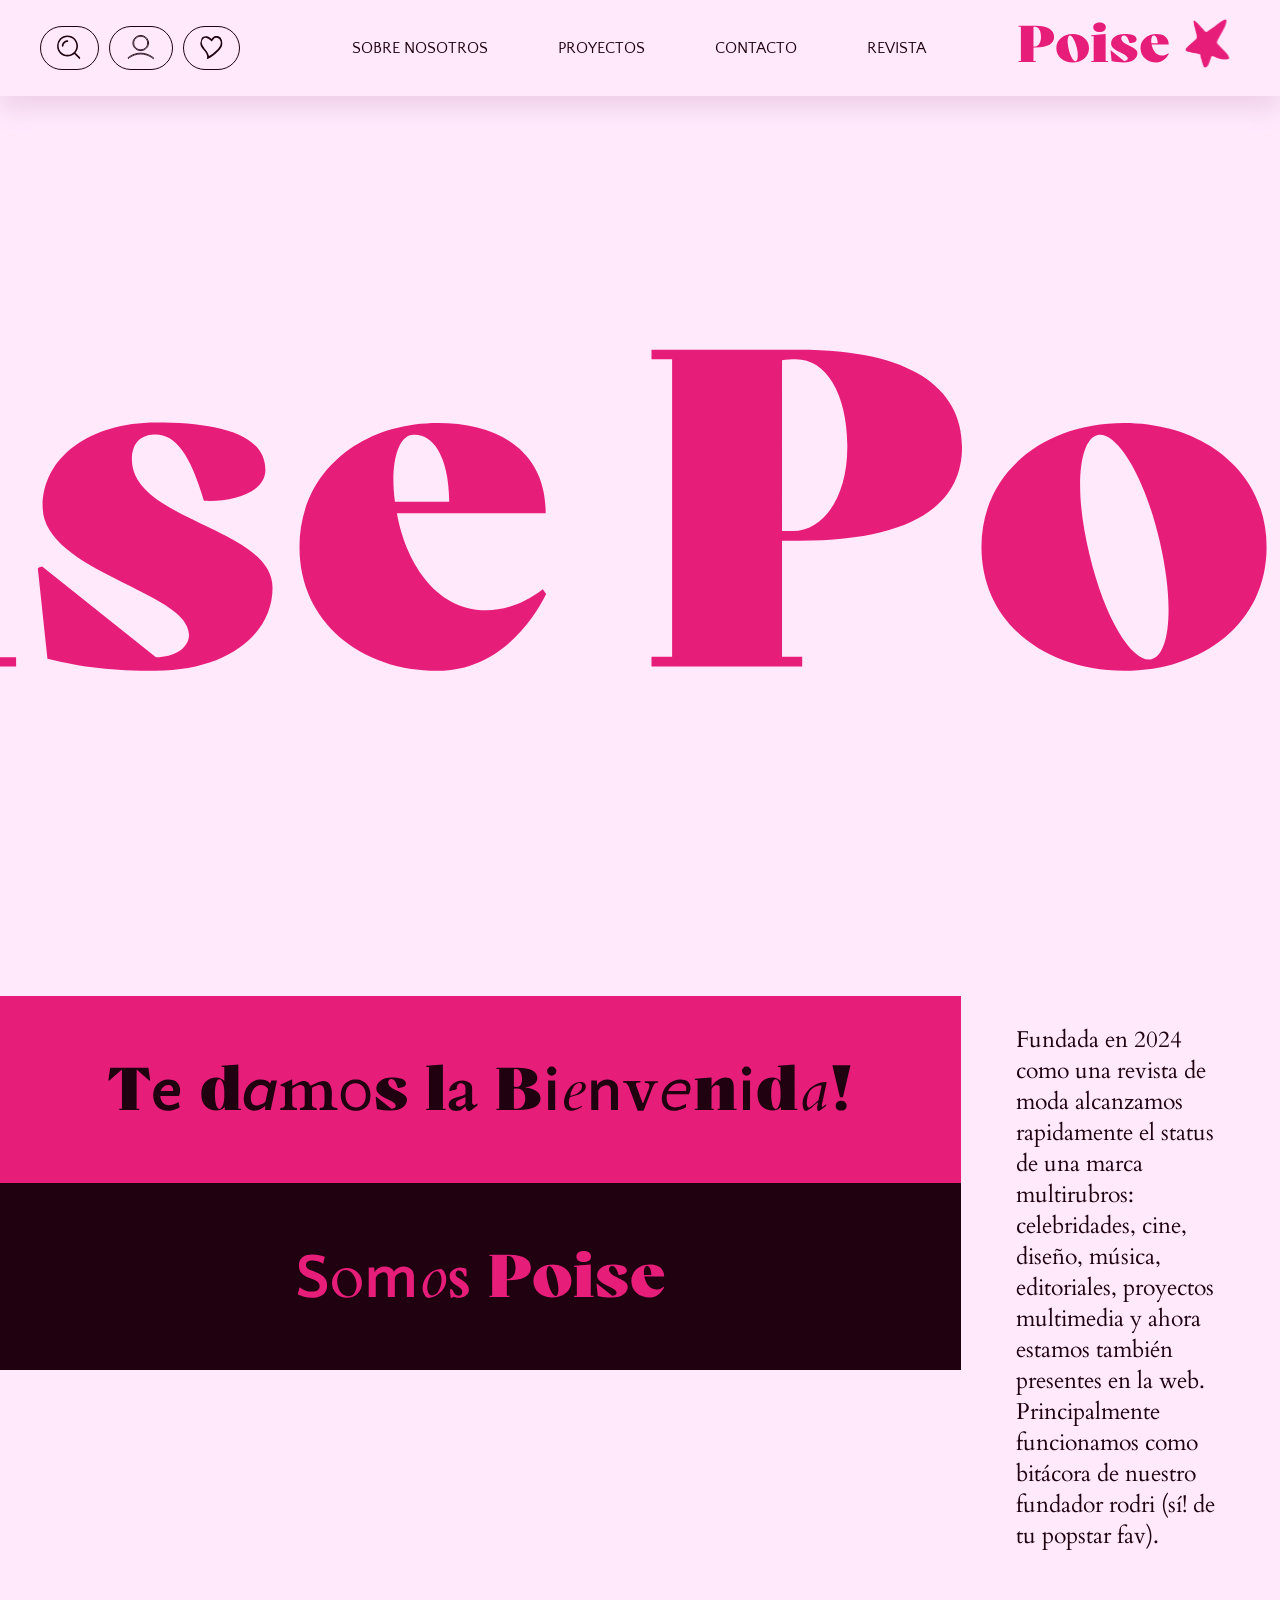
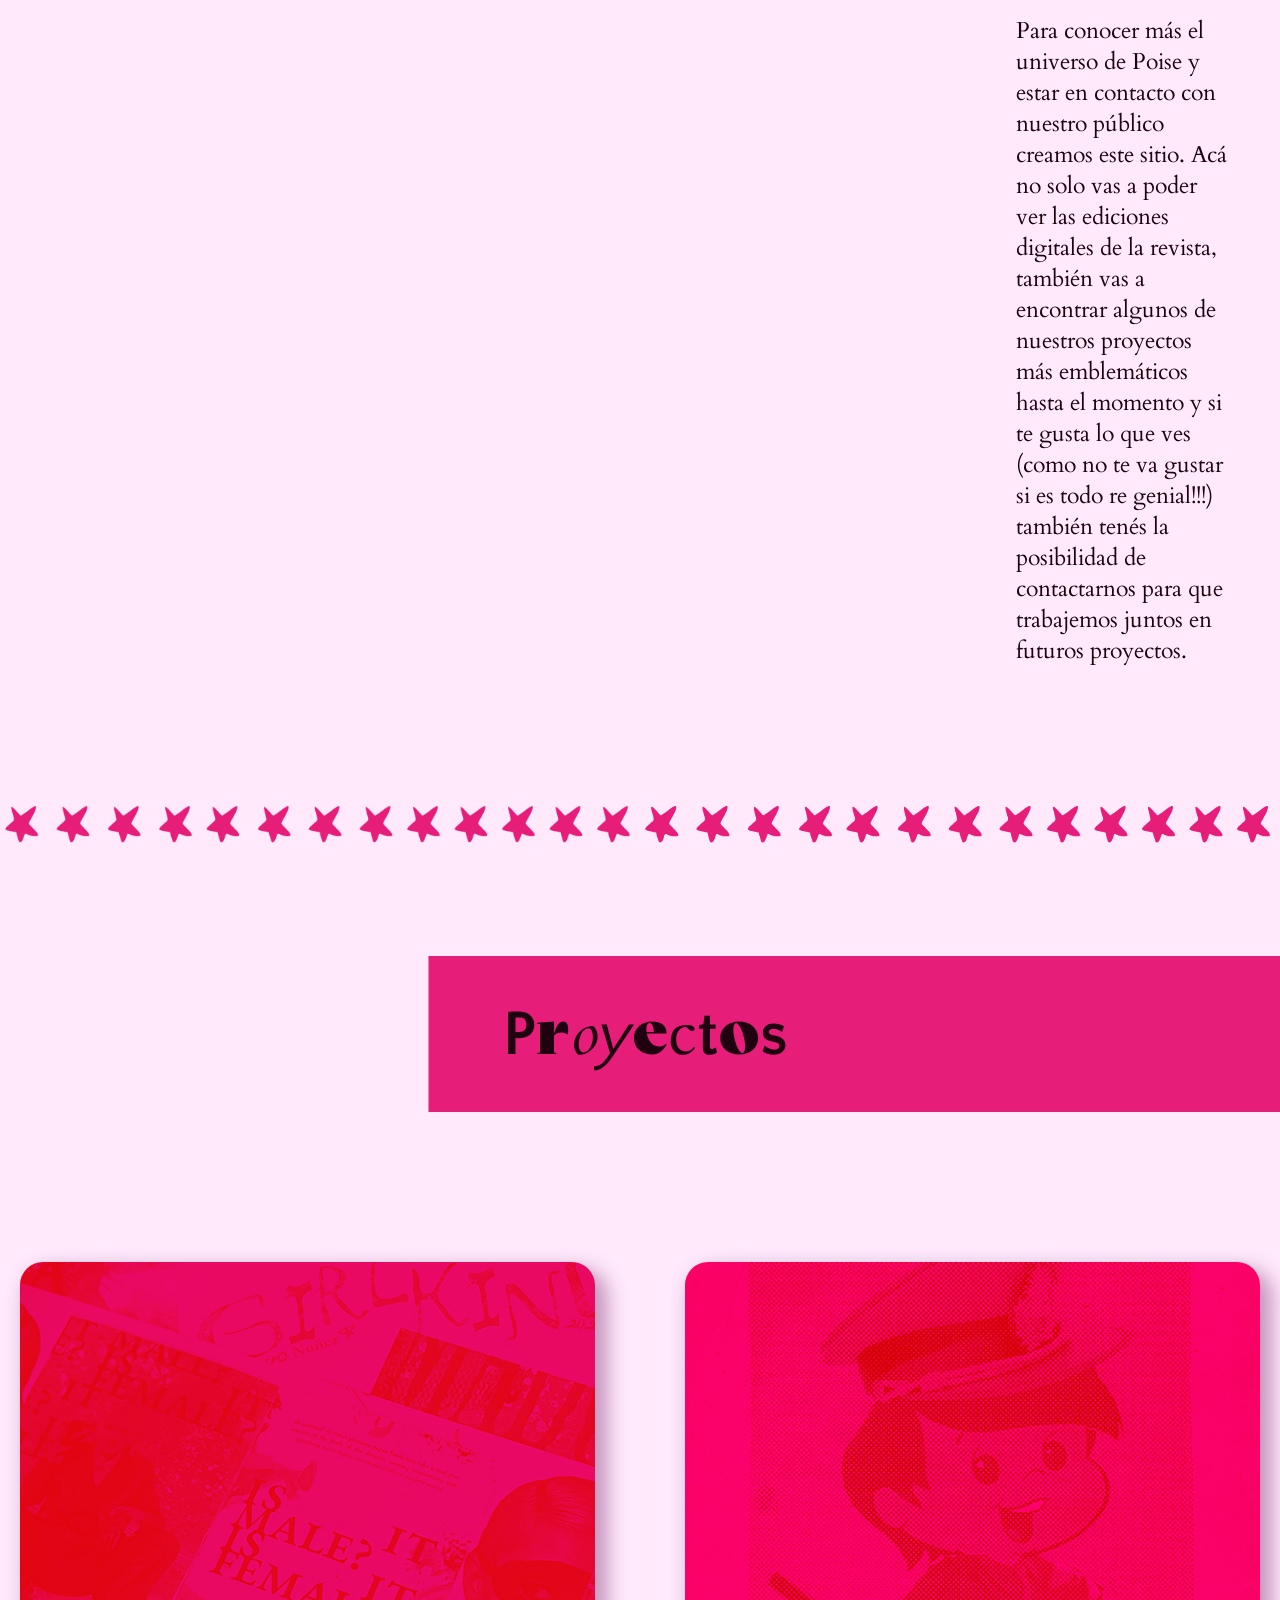
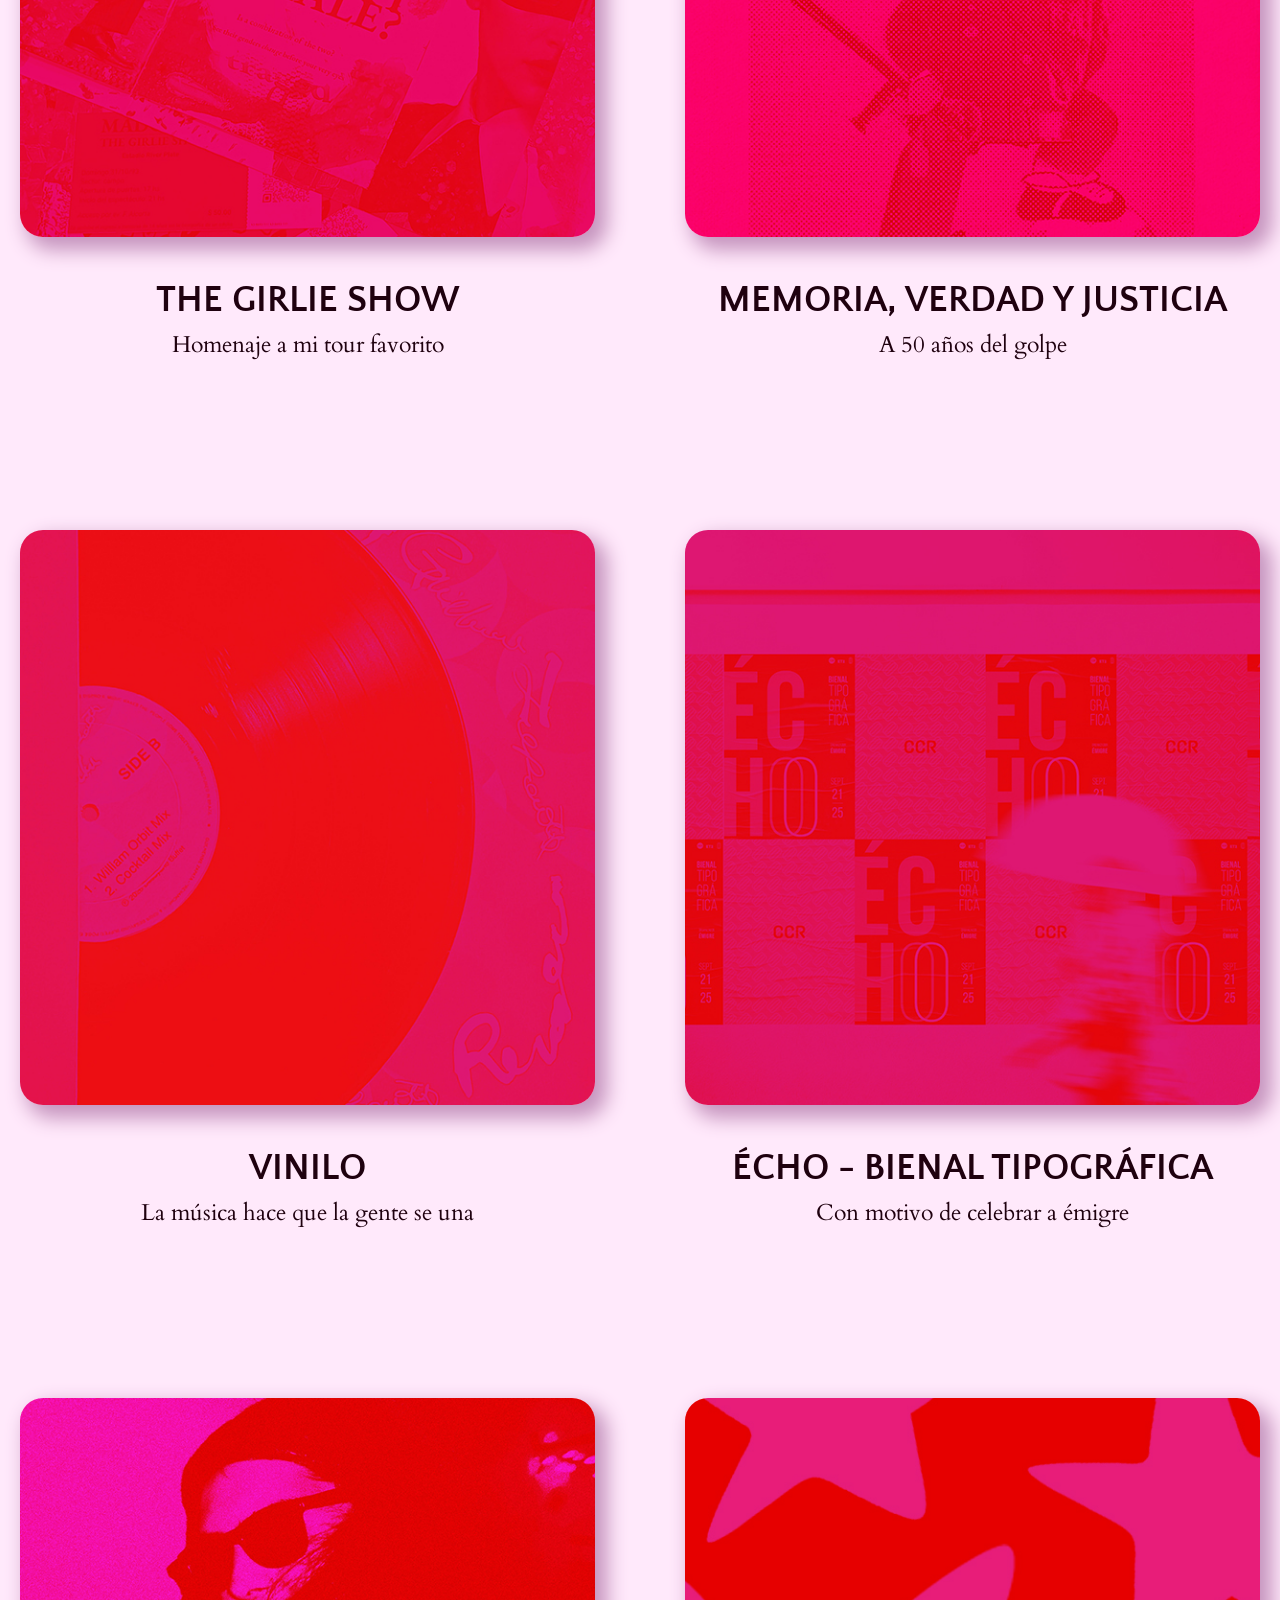
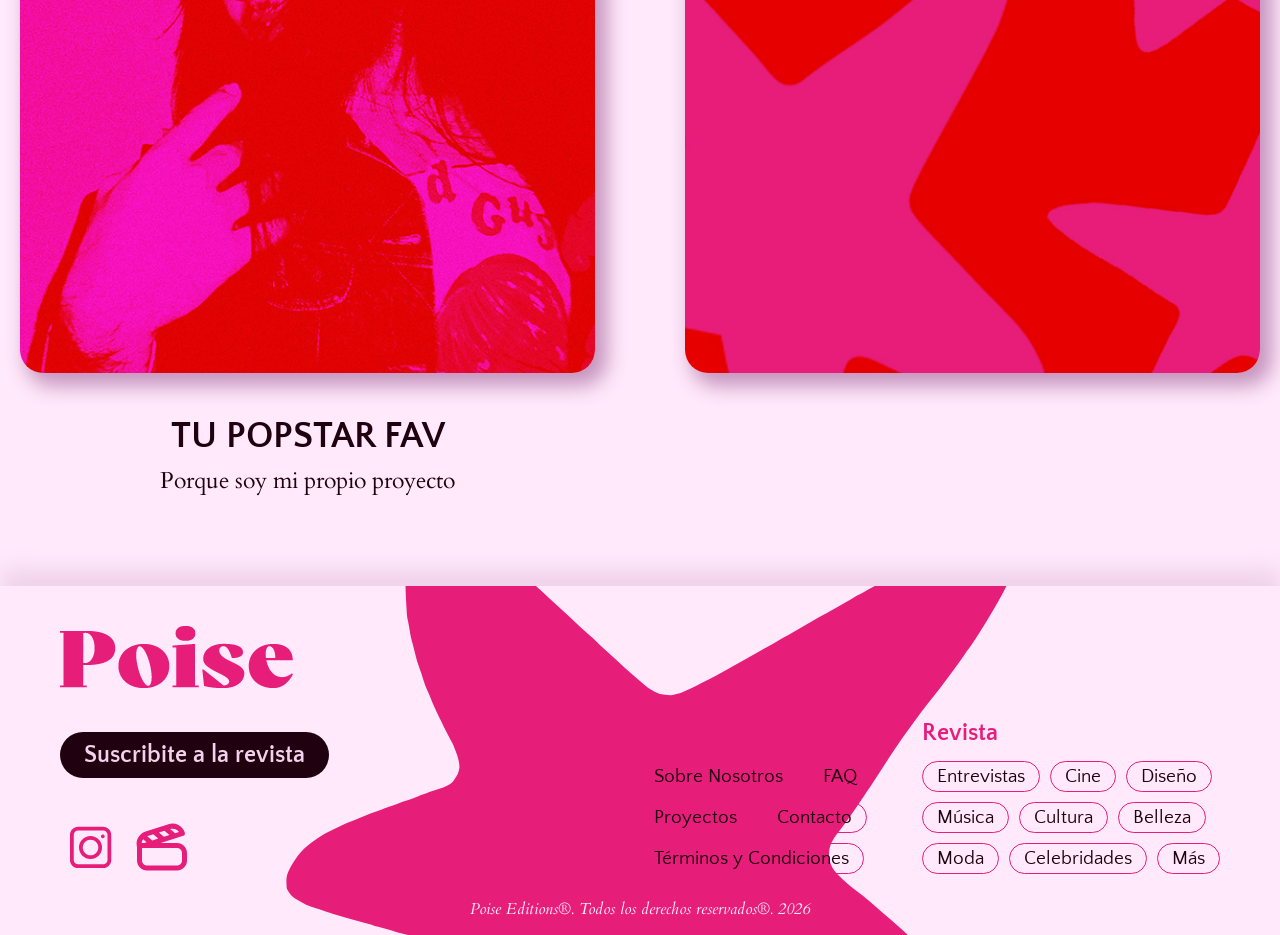
==== commit a9686d84: "tp-03-entrega-final" ====
--- a/index.html
+++ b/index.html
@@ -175,7 +175,7 @@
     <footer>
         <div class="footer-poise">
             <section class="izquierda-footer">
-                <a href="index.html"> <img src="img/poise-logo-footer.svg" alt="logo poise footer">
+                <a href="index.html"> <img src="img/poise-logo-footer.png" alt="logo poise footer">
                 </a>
                 <a href="#" class="sus-footer">
                     <span class="sus-hover"></span>
